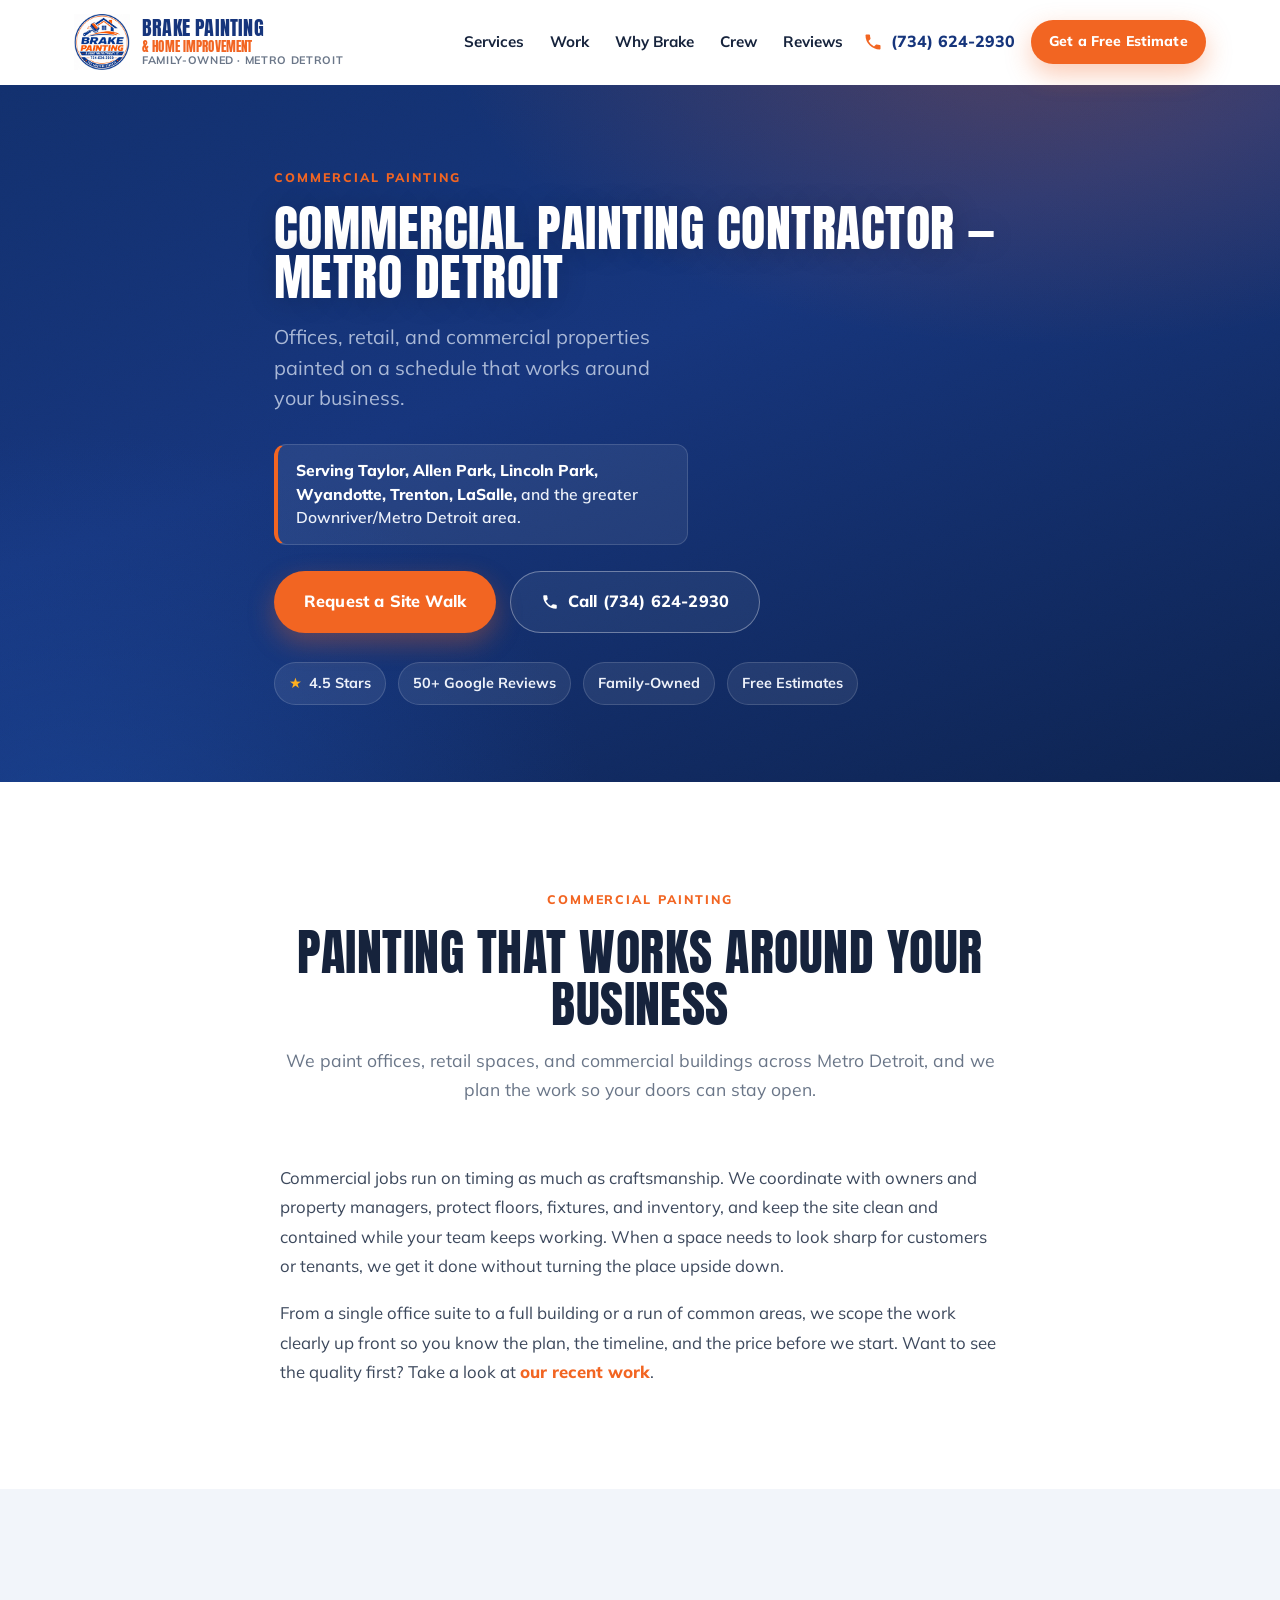
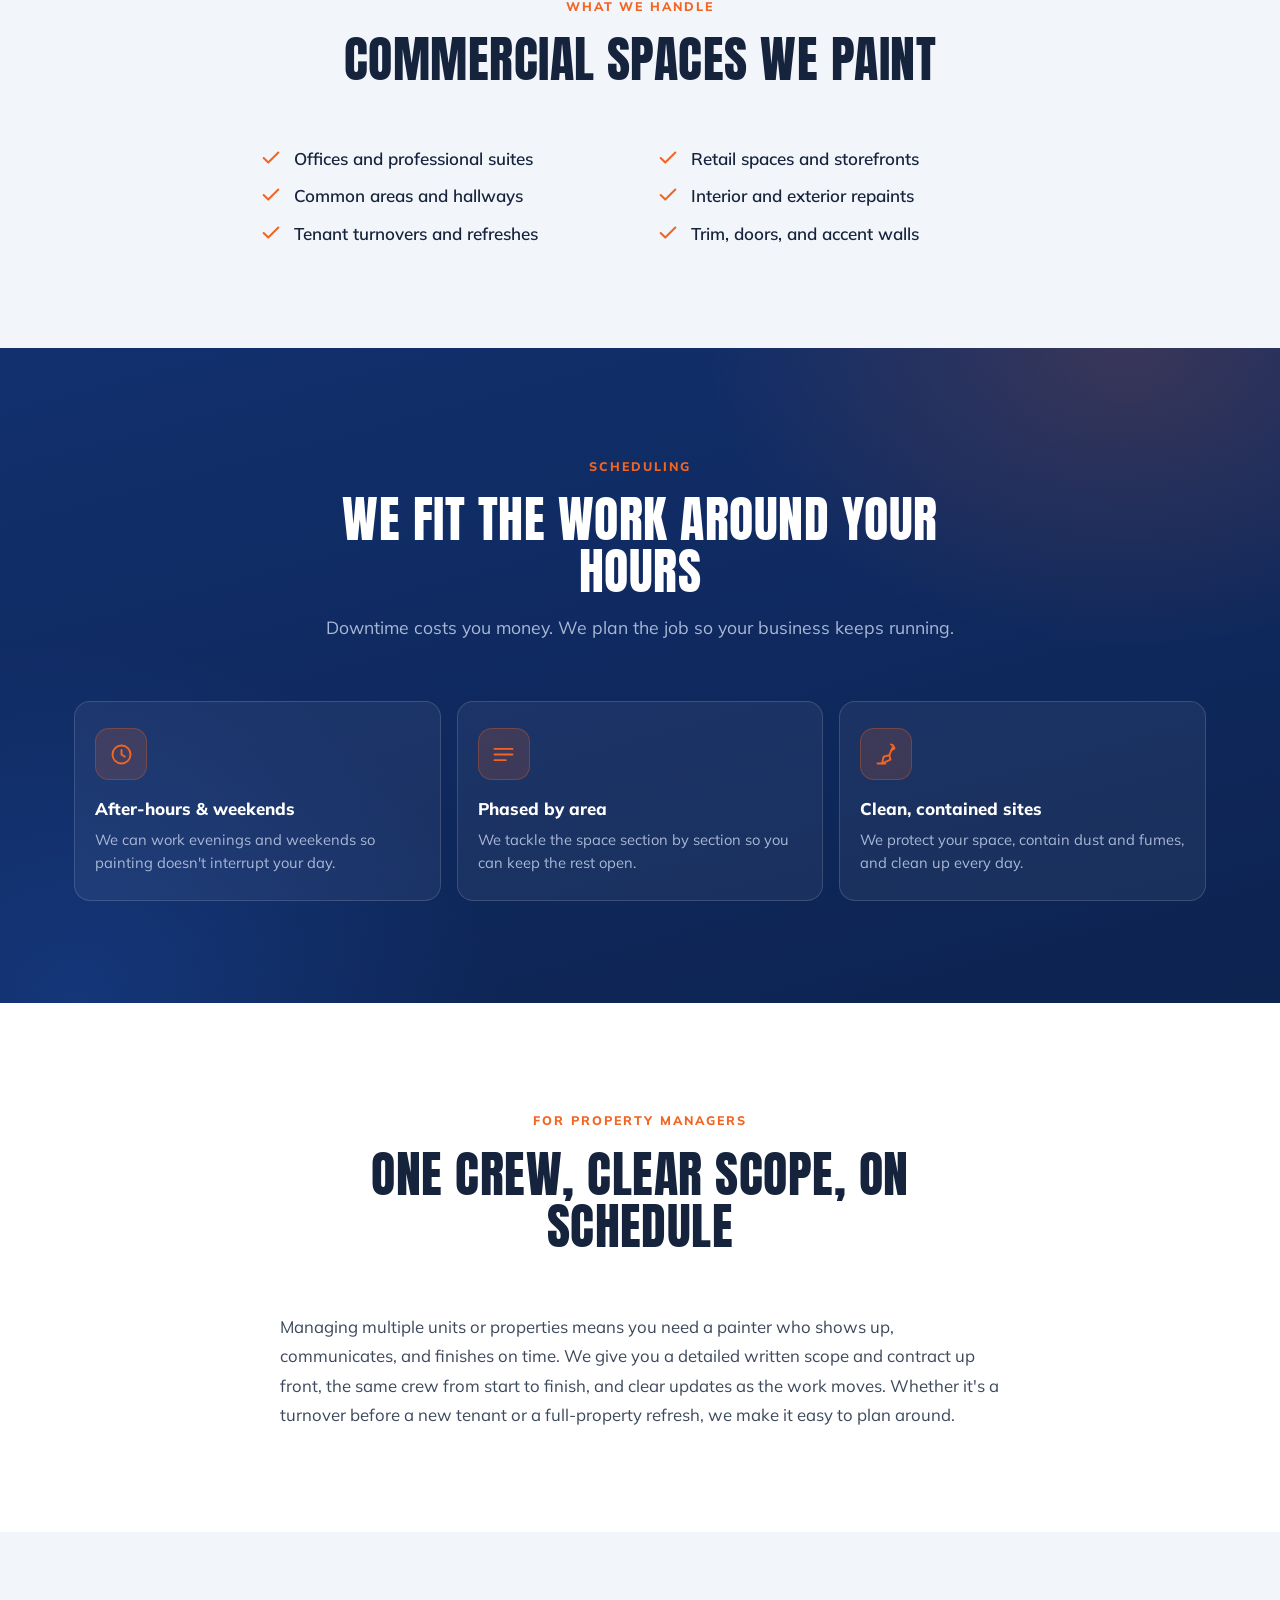
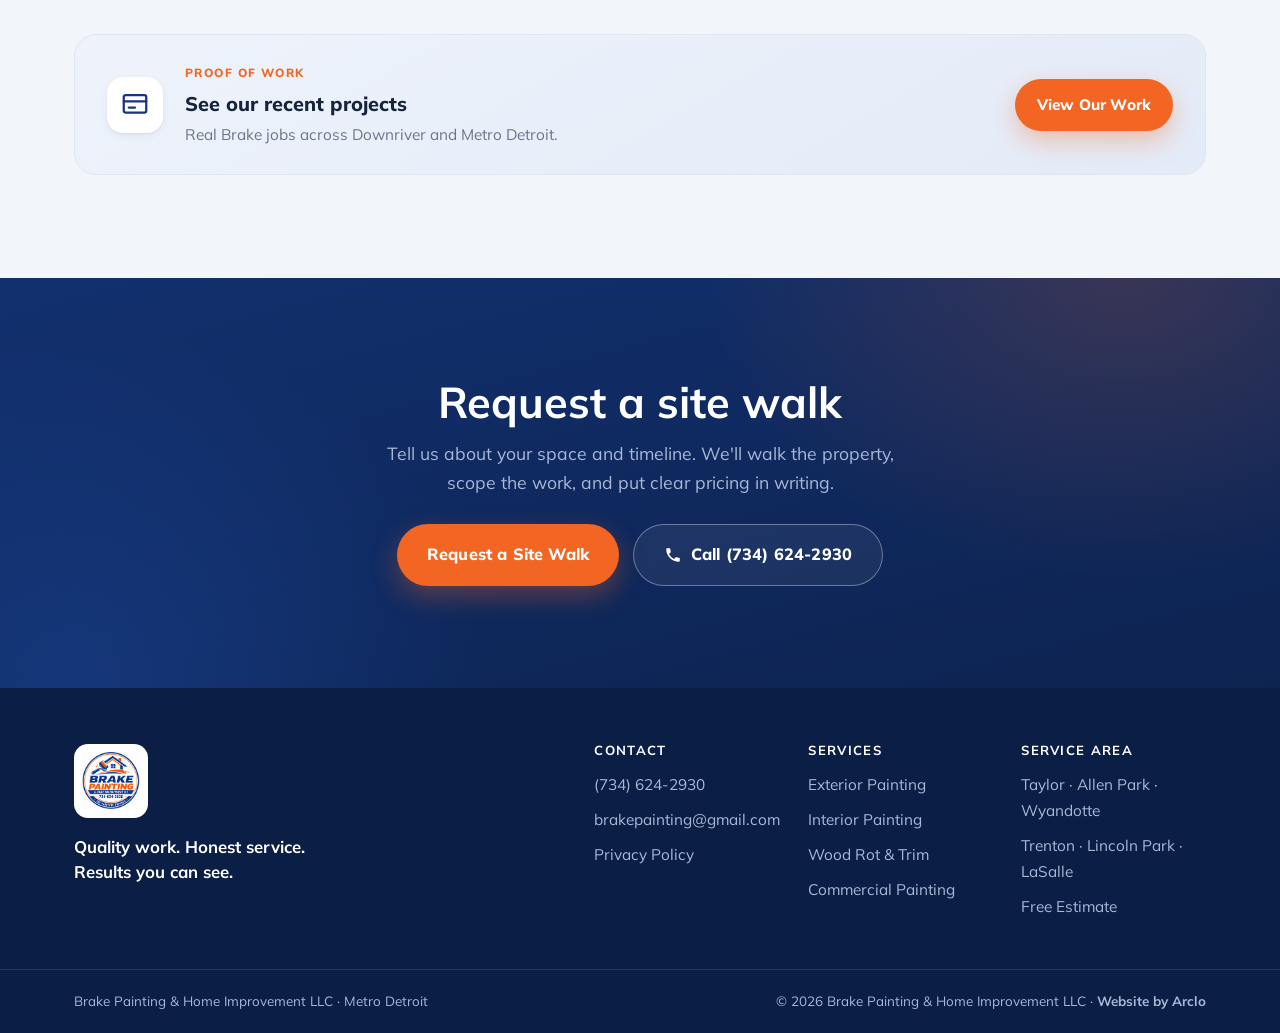
==== commercial-painting/index.html @ 6b8c93ca "Add service pages, JSON-LD schema, sitemap and robots - Four dedicated service pages matching the si" ====
<!doctype html>
<html lang="en">
<head>
  <meta charset="utf-8" />
  <meta name="viewport" content="width=device-width, initial-scale=1" />
  <title>Commercial Painting Contractor — Metro Detroit | Brake Painting</title>
  <meta name="description" content="Commercial painting for offices, retail, and commercial properties across Metro Detroit and Downriver. Flexible scheduling around your hours. Request a site walk." />
  <meta name="robots" content="index, follow" />
  <meta name="theme-color" content="#16357C" />
  <link rel="canonical" href="https://brakepaintingandhomeimprovement.com/commercial-painting/" />
  <link rel="icon" href="/Brakelogo.png" />
  <meta property="og:title" content="Commercial Painting Contractor — Metro Detroit" />
  <meta property="og:description" content="Offices, retail, and commercial properties painted on a schedule that works around your business. Request a site walk from Brake Painting & Home Improvement." />
  <meta property="og:image" content="https://brakepaintingandhomeimprovement.com/Brakework3.png" />
  <meta property="og:type" content="website" />
  <link rel="preconnect" href="https://fonts.googleapis.com" />
  <link rel="preconnect" href="https://fonts.gstatic.com" crossorigin />
  <link href="https://fonts.googleapis.com/css2?family=Anton&family=Mulish:ital,wght@0,400;0,500;0,600;0,700;0,800;0,900;1,600&display=swap" rel="stylesheet" />
  <link rel="stylesheet" href="/styles.css" />
  <script type="application/ld+json">
  {
    "@context": "https://schema.org",
    "@type": "HousePainter",
    "@id": "https://brakepaintingandhomeimprovement.com/#business",
    "name": "Brake Painting & Home Improvement",
    "url": "https://brakepaintingandhomeimprovement.com/",
    "telephone": "+1-734-624-2930",
    "email": "brakepainting@gmail.com",
    "logo": "https://brakepaintingandhomeimprovement.com/Brakelogo.png",
    "image": [
      "https://brakepaintingandhomeimprovement.com/Brakework4.png",
      "https://brakepaintingandhomeimprovement.com/Brakework1.png",
      "https://brakepaintingandhomeimprovement.com/Brakework5.png"
    ],
    "areaServed": [
      { "@type": "City", "name": "Taylor" },
      { "@type": "City", "name": "Allen Park" },
      { "@type": "City", "name": "Lincoln Park" },
      { "@type": "City", "name": "Wyandotte" },
      { "@type": "City", "name": "Trenton" },
      { "@type": "City", "name": "LaSalle" }
    ],
    "sameAs": [
      "https://www.facebook.com/allabovepainting",
      "https://www.tiktok.com/@brakepainting",
      "https://www.instagram.com/brake_painting/"
    ],
    "hasOfferCatalog": {
      "@type": "OfferCatalog",
      "name": "Painting & Home Improvement Services",
      "itemListElement": [
        { "@type": "Offer", "itemOffered": { "@type": "Service", "name": "Exterior Painting" } },
        { "@type": "Offer", "itemOffered": { "@type": "Service", "name": "Interior Painting" } },
        { "@type": "Offer", "itemOffered": { "@type": "Service", "name": "Wood Rot Repair" } },
        { "@type": "Offer", "itemOffered": { "@type": "Service", "name": "Trim Carpentry" } },
        { "@type": "Offer", "itemOffered": { "@type": "Service", "name": "Commercial Painting" } }
      ]
    }
  }
  </script>
</head>
<body>
  <a class="skip-link" href="#main">Skip to content</a>

  <!-- ============ HEADER ============ -->
  <header class="site-header" id="siteHeader">
    <div class="wrap header-inner">
      <a class="brand" href="/" aria-label="Brake Painting and Home Improvement — home">
        <img src="/Brakelogo.png" alt="Brake Painting &amp; Home Improvement LLC logo" class="brand-logo" width="120" height="120" />
        <span class="brand-text">
          <span class="brand-name">Brake Painting</span>
          <span class="brand-sub">&amp; Home Improvement</span>
          <span class="brand-tag">Family-Owned · Metro Detroit</span>
        </span>
      </a>
      <nav class="primary-nav" aria-label="Primary">
        <a href="/#services">Services</a>
        <a href="/#work">Work</a>
        <a href="/#why">Why Brake</a>
        <a href="/#crew">Crew</a>
        <a href="/#reviews">Reviews</a>
      </nav>
      <div class="header-cta">
        <a class="phone-link" href="tel:+17346242930">
          <svg viewBox="0 0 24 24" aria-hidden="true" class="ico"><path d="M6.6 10.8a15.5 15.5 0 0 0 6.6 6.6l2.2-2.2c.3-.3.7-.4 1-.2 1.1.4 2.3.6 3.6.6.6 0 1 .4 1 1V20c0 .6-.4 1-1 1A17 17 0 0 1 3 4c0-.6.4-1 1-1h3.4c.6 0 1 .4 1 1 0 1.2.2 2.4.6 3.6.1.4 0 .8-.3 1z"/></svg>
          <span class="phone-num">(734) 624-2930</span>
        </a>
        <a class="btn btn-primary btn-sm" href="/#contact">Get a Free Estimate</a>
        <button class="nav-toggle" id="navToggle" aria-label="Open menu" aria-expanded="false" aria-controls="mobileNav">
          <span></span><span></span><span></span>
        </button>
      </div>
    </div>
    <div class="mobile-nav" id="mobileNav" hidden>
      <a href="/#services">Services</a>
      <a href="/#work">Work</a>
      <a href="/#why">Why Brake</a>
      <a href="/#crew">Crew</a>
      <a href="/#reviews">Reviews</a>
      <a href="/#commercial">Commercial</a>
      <a class="btn btn-primary" href="/#contact">Get a Free Estimate</a>
    </div>
  </header>

  <main id="main">
    <!-- ============ HERO ============ -->
    <section class="hero svc-hero" aria-labelledby="svc-h1">
      <div class="hero-bg" aria-hidden="true"></div>
      <div class="wrap hero-grid solo">
        <div class="hero-copy reveal">
          <span class="eyebrow eyebrow-light">Commercial Painting</span>
          <h1 id="svc-h1">Commercial Painting Contractor — Metro Detroit</h1>
          <p class="hero-sub">Offices, retail, and commercial properties painted on a schedule that works around your business.</p>
          <p class="svc-note"><strong>Serving Taylor, Allen Park, Lincoln Park, Wyandotte, Trenton, LaSalle,</strong> and the greater Downriver/Metro Detroit area.</p>
          <div class="hero-actions">
            <a class="btn btn-primary btn-lg" href="/#contact">Request a Site Walk</a>
            <a class="btn btn-ghost btn-lg" href="tel:+17346242930">
              <svg viewBox="0 0 24 24" aria-hidden="true" class="ico"><path d="M6.6 10.8a15.5 15.5 0 0 0 6.6 6.6l2.2-2.2c.3-.3.7-.4 1-.2 1.1.4 2.3.6 3.6.6.6 0 1 .4 1 1V20c0 .6-.4 1-1 1A17 17 0 0 1 3 4c0-.6.4-1 1-1h3.4c.6 0 1 .4 1 1 0 1.2.2 2.4.6 3.6.1.4 0 .8-.3 1z"/></svg>
              Call (734) 624-2930
            </a>
          </div>
          <ul class="proof-strip" aria-label="Trust highlights">
            <li><span class="stars" aria-hidden="true">★</span> 4.5 Stars</li>
            <li>50+ Google Reviews</li>
            <li>Family-Owned</li>
            <li>Free Estimates</li>
          </ul>
        </div>
      </div>
    </section>

    <!-- ============ INTRO ============ -->
    <section class="section">
      <div class="wrap">
        <div class="section-head">
          <span class="eyebrow">Commercial Painting</span>
          <h2>Painting that works around your business</h2>
          <p class="section-lede">We paint offices, retail spaces, and commercial buildings across Metro Detroit, and we plan the work so your doors can stay open.</p>
        </div>
        <div class="prose">
          <p>Commercial jobs run on timing as much as craftsmanship. We coordinate with owners and property managers, protect floors, fixtures, and inventory, and keep the site clean and contained while your team keeps working. When a space needs to look sharp for customers or tenants, we get it done without turning the place upside down.</p>
          <p>From a single office suite to a full building or a run of common areas, we scope the work clearly up front so you know the plan, the timeline, and the price before we start. Want to see the quality first? Take a look at <a class="inline-link" href="/#work">our recent work</a>.</p>
        </div>
      </div>
    </section>

    <!-- ============ SCOPE ============ -->
    <section class="section section-mist">
      <div class="wrap">
        <div class="section-head">
          <span class="eyebrow">What We Handle</span>
          <h2>Commercial spaces we paint</h2>
        </div>
        <ul class="scope-grid">
          <li><svg viewBox="0 0 24 24"><path d="M20 6 9 17l-5-5"/></svg> Offices and professional suites</li>
          <li><svg viewBox="0 0 24 24"><path d="M20 6 9 17l-5-5"/></svg> Retail spaces and storefronts</li>
          <li><svg viewBox="0 0 24 24"><path d="M20 6 9 17l-5-5"/></svg> Common areas and hallways</li>
          <li><svg viewBox="0 0 24 24"><path d="M20 6 9 17l-5-5"/></svg> Interior and exterior repaints</li>
          <li><svg viewBox="0 0 24 24"><path d="M20 6 9 17l-5-5"/></svg> Tenant turnovers and refreshes</li>
          <li><svg viewBox="0 0 24 24"><path d="M20 6 9 17l-5-5"/></svg> Trim, doors, and accent walls</li>
        </ul>
      </div>
    </section>

    <!-- ============ SCHEDULING ============ -->
    <section class="section section-navy">
      <div class="wrap">
        <div class="section-head section-head-light">
          <span class="eyebrow eyebrow-light">Scheduling</span>
          <h2>We fit the work around your hours</h2>
          <p class="section-lede">Downtime costs you money. We plan the job so your business keeps running.</p>
        </div>
        <ul class="why-grid why-grid-3">
          <li class="why-card reveal">
            <span class="why-ico" aria-hidden="true"><svg viewBox="0 0 24 24"><circle cx="12" cy="12" r="8"/><path d="M12 8v4l3 2"/></svg></span>
            <h3>After-hours &amp; weekends</h3>
            <p>We can work evenings and weekends so painting doesn't interrupt your day.</p>
          </li>
          <li class="why-card reveal">
            <span class="why-ico" aria-hidden="true"><svg viewBox="0 0 24 24"><path d="M4 7h16M4 12h16M4 17h10"/></svg></span>
            <h3>Phased by area</h3>
            <p>We tackle the space section by section so you can keep the rest open.</p>
          </li>
          <li class="why-card reveal">
            <span class="why-ico" aria-hidden="true"><svg viewBox="0 0 24 24"><path d="M4 20h7"/><path d="M8 20l1.5-6 5-1.5 1 4z"/><path d="M14.5 12.5l3-7"/><path d="M16 3l2 1M19 6l-2 2M18 4l1 3"/></svg></span>
            <h3>Clean, contained sites</h3>
            <p>We protect your space, contain dust and fumes, and clean up every day.</p>
          </li>
        </ul>
      </div>
    </section>

    <!-- ============ PROPERTY MANAGERS ============ -->
    <section class="section">
      <div class="wrap">
        <div class="section-head">
          <span class="eyebrow">For Property Managers</span>
          <h2>One crew, clear scope, on schedule</h2>
        </div>
        <div class="prose">
          <p>Managing multiple units or properties means you need a painter who shows up, communicates, and finishes on time. We give you a detailed written scope and contract up front, the same crew from start to finish, and clear updates as the work moves. Whether it's a turnover before a new tenant or a full-property refresh, we make it easy to plan around.</p>
        </div>
      </div>
    </section>

    <!-- ============ RELATED / WORK ============ -->
    <section class="section section-mist">
      <div class="wrap">
        <div class="related reveal">
          <span class="related-ico" aria-hidden="true"><svg viewBox="0 0 24 24"><rect x="3" y="4" width="18" height="14" rx="1.5"/><path d="M3 9h18"/><path d="M7 14h5"/></svg></span>
          <div class="related-body">
            <span>Proof of work</span>
            <strong>See our recent projects</strong>
            <p>Real Brake jobs across Downriver and Metro Detroit.</p>
          </div>
          <a class="btn btn-primary" href="/#work">View Our Work</a>
        </div>
      </div>
    </section>

    <!-- ============ CTA ============ -->
    <section class="section section-navy svc-cta">
      <div class="wrap">
        <h2>Request a site walk</h2>
        <p>Tell us about your space and timeline. We'll walk the property, scope the work, and put clear pricing in writing.</p>
        <div class="cta-actions">
          <a class="btn btn-primary btn-lg" href="/#contact">Request a Site Walk</a>
          <a class="btn btn-ghost btn-lg" href="tel:+17346242930">
            <svg viewBox="0 0 24 24" aria-hidden="true" class="ico"><path d="M6.6 10.8a15.5 15.5 0 0 0 6.6 6.6l2.2-2.2c.3-.3.7-.4 1-.2 1.1.4 2.3.6 3.6.6.6 0 1 .4 1 1V20c0 .6-.4 1-1 1A17 17 0 0 1 3 4c0-.6.4-1 1-1h3.4c.6 0 1 .4 1 1 0 1.2.2 2.4.6 3.6.1.4 0 .8-.3 1z"/></svg>
            Call (734) 624-2930
          </a>
        </div>
      </div>
    </section>
  </main>

  <!-- ============ FOOTER ============ -->
  <footer class="site-footer">
    <div class="wrap footer-inner">
      <div class="footer-brand">
        <img src="/Brakelogo.png" alt="Brake Painting &amp; Home Improvement LLC logo" width="90" height="90" />
        <p class="footer-line">Quality work. Honest service. Results you can see.</p>
      </div>
      <div class="footer-cols">
        <div class="footer-col">
          <h4>Contact</h4>
          <a href="tel:+17346242930">(734) 624-2930</a>
          <a href="mailto:brakepainting@gmail.com">brakepainting@gmail.com</a>
          <a href="/privacy.html">Privacy Policy</a>
        </div>
        <div class="footer-col">
          <h4>Services</h4>
          <a href="/exterior-painting/">Exterior Painting</a>
          <a href="/interior-painting/">Interior Painting</a>
          <a href="/wood-rot-repair-trim-carpentry/">Wood Rot &amp; Trim</a>
          <a href="/commercial-painting/">Commercial Painting</a>
        </div>
        <div class="footer-col">
          <h4>Service Area</h4>
          <p>Taylor · Allen Park · Wyandotte</p>
          <p>Trenton · Lincoln Park · LaSalle</p>
          <a href="/#contact">Free Estimate</a>
        </div>
      </div>
    </div>
    <div class="footer-bottom">
      <div class="wrap">
        <span>Brake Painting &amp; Home Improvement LLC · Metro Detroit</span>
        <span>© <span id="year"></span> Brake Painting &amp; Home Improvement LLC · <a class="site-credit" href="https://getarclo.com" target="_blank" rel="noopener">Website by Arclo</a></span>
      </div>
    </div>
  </footer>

  <!-- ============ MOBILE STICKY BAR ============ -->
  <div class="mobile-bar" aria-label="Quick actions">
    <a class="mb-call" href="tel:+17346242930">
      <svg viewBox="0 0 24 24" aria-hidden="true"><path d="M6.6 10.8a15.5 15.5 0 0 0 6.6 6.6l2.2-2.2c.3-.3.7-.4 1-.2 1.1.4 2.3.6 3.6.6.6 0 1 .4 1 1V20c0 .6-.4 1-1 1A17 17 0 0 1 3 4c0-.6.4-1 1-1h3.4c.6 0 1 .4 1 1 0 1.2.2 2.4.6 3.6.1.4 0 .8-.3 1z"/></svg>
      Call Now
    </a>
    <a class="mb-estimate" href="/#contact">Request a Site Walk</a>
  </div>

  <script src="/script.js"></script>
</body>
</html>
---- styles.css ----
/* ============================================================
   Brake Painting & Home Improvement — styles
   Palette pulled from Brakelogo.png: navy blue + orange on white
   ============================================================ */

:root {
  /* brand */
  --navy-900: #0d2350;
  --navy-800: #12306e;
  --navy:     #16357c;
  --blue:     #1d4ca6;
  --blue-400: #3d6fd0;
  --orange:   #f26522;
  --orange-600: #dd551a;
  --gold:     #ffb020;

  /* neutrals */
  --ink:    #16233c;
  --body:   #3c485c;
  --muted:  #6a7688;
  --paper:  #ffffff;
  --mist:   #f2f5fa;
  --mist-2: #e9eef6;
  --line:   #dfe6f0;
  --line-strong: #cdd7e6;

  /* on-dark */
  --on-dark:       #eef2fa;
  --on-dark-muted: #a9b8d6;
  --dark-line:     rgba(255,255,255,.14);

  /* type */
  --font-display: 'Anton', 'Arial Narrow', sans-serif;
  --font-body: 'Mulish', system-ui, sans-serif;

  /* radius */
  --r-sm: 10px;
  --r: 16px;
  --r-lg: 22px;
  --r-xl: 30px;

  /* shadows — navy tinted */
  --sh-sm: 0 1px 2px rgba(22,53,124,.06), 0 3px 8px rgba(22,53,124,.06);
  --sh-md: 0 6px 16px rgba(22,53,124,.09), 0 14px 34px rgba(22,53,124,.10);
  --sh-lg: 0 12px 28px rgba(22,53,124,.14), 0 30px 70px rgba(22,53,124,.18);
  --sh-orange: 0 10px 26px rgba(242,101,34,.34);

  --wrap: 1180px;
  --header-h: 84px;
  --ease: cubic-bezier(.2,.7,.2,1);
}

/* ---------- reset-ish ---------- */
*, *::before, *::after { box-sizing: border-box; }
[hidden] { display: none !important; }
html {
  scroll-behavior: smooth;
  scroll-padding-top: calc(var(--header-h) + 12px);
  -webkit-text-size-adjust: 100%;
}
body {
  margin: 0;
  font-family: var(--font-body);
  color: var(--body);
  background: var(--paper);
  line-height: 1.7;
  font-size: 17px;
  -webkit-font-smoothing: antialiased;
  overflow-x: hidden;
}
img { max-width: 100%; display: block; }
a { color: inherit; text-decoration: none; }
h1, h2, h3, h4 { margin: 0; color: var(--ink); line-height: 1.05; }
p { margin: 0; }
ul { margin: 0; padding: 0; list-style: none; }
button { font-family: inherit; cursor: pointer; border: 0; background: none; }

.wrap { width: 100%; max-width: var(--wrap); margin: 0 auto; padding: 0 24px; }

.skip-link {
  position: absolute; left: 12px; top: -60px; z-index: 200;
  background: var(--navy); color: #fff; padding: 10px 16px; border-radius: 8px;
  transition: top .2s var(--ease);
}
.skip-link:focus { top: 12px; }

:focus-visible { outline: 3px solid var(--orange); outline-offset: 2px; border-radius: 4px; }

.ico { width: 20px; height: 20px; fill: currentColor; flex: none; }

/* ---------- display type ---------- */
h1, .section-head h2, .commercial-copy h2, .contact-intro h2, .hero-badge, .rating-stat strong {
  font-family: var(--font-display);
  font-weight: 400;
  letter-spacing: .01em;
  text-transform: uppercase;
}
.eyebrow {
  display: inline-block;
  font-weight: 800;
  font-size: .78rem;
  letter-spacing: .16em;
  text-transform: uppercase;
  color: var(--orange);
  margin-bottom: 16px;
}
.eyebrow::before { content: ""; }
.eyebrow-light { color: var(--orange); }

.stars { color: var(--gold); letter-spacing: .06em; }
.stars-lg { font-size: 1.15rem; }

/* ---------- buttons ---------- */
.btn {
  display: inline-flex; align-items: center; justify-content: center; gap: 9px;
  font-family: var(--font-body);
  font-weight: 800;
  font-size: .95rem;
  letter-spacing: .01em;
  padding: 13px 22px;
  border-radius: 999px;
  transition: transform .18s var(--ease), box-shadow .25s var(--ease), background .2s var(--ease), color .2s var(--ease);
  will-change: transform;
  white-space: nowrap;
}
.btn:active { transform: translateY(1px) scale(.99); }
.btn-sm { padding: 10px 18px; font-size: .88rem; }
.btn-lg { padding: 16px 30px; font-size: 1.02rem; }
.btn-block { width: 100%; }

.btn-primary {
  background: var(--orange);
  color: #fff;
  box-shadow: var(--sh-orange);
}
.btn-primary:hover { background: var(--orange-600); transform: translateY(-2px); box-shadow: 0 14px 32px rgba(242,101,34,.42); }

.btn-ghost {
  background: rgba(255,255,255,.06);
  color: #fff;
  border: 1.5px solid rgba(255,255,255,.35);
}
.btn-ghost:hover { background: rgba(255,255,255,.14); border-color: #fff; transform: translateY(-2px); }

.btn .ico { width: 18px; height: 18px; }

/* ============================================================
   HEADER
   ============================================================ */
.site-header {
  position: sticky; top: 0; z-index: 100;
  background: rgba(255,255,255,.86);
  backdrop-filter: saturate(160%) blur(14px);
  -webkit-backdrop-filter: saturate(160%) blur(14px);
  border-bottom: 1px solid transparent;
  transition: box-shadow .25s var(--ease), border-color .25s var(--ease), background .25s var(--ease);
}
.site-header.scrolled {
  box-shadow: 0 6px 24px rgba(22,53,124,.10);
  border-bottom-color: var(--line);
}
.header-inner {
  display: flex; align-items: center; gap: 20px;
  height: var(--header-h);
}
.brand { display: flex; align-items: center; gap: 12px; margin-right: auto; }
.brand-logo { width: 56px; height: 56px; object-fit: contain; }
.brand-text { display: flex; flex-direction: column; line-height: 1.1; }
.brand-name {
  font-family: var(--font-display);
  text-transform: uppercase;
  font-size: 1.28rem;
  color: var(--navy);
  letter-spacing: .01em;
}
.brand-sub {
  font-family: var(--font-display);
  text-transform: uppercase;
  font-size: .82rem;
  line-height: 1;
  color: var(--orange);
  letter-spacing: .01em;
  margin: 1px 0 2px;
}
.brand-tag { font-size: .68rem; font-weight: 700; letter-spacing: .06em; text-transform: uppercase; color: var(--muted); }

.primary-nav { display: flex; gap: 26px; }
.primary-nav a {
  font-weight: 700; font-size: .95rem; color: var(--ink);
  position: relative; padding: 6px 0;
  transition: color .2s var(--ease);
}
.primary-nav a::after {
  content: ""; position: absolute; left: 0; bottom: 0; height: 2px; width: 0;
  background: var(--orange); transition: width .22s var(--ease);
}
.primary-nav a:hover { color: var(--navy); }
.primary-nav a:hover::after, .primary-nav a.active::after { width: 100%; }

.header-cta { display: flex; align-items: center; gap: 16px; }
.phone-link {
  display: inline-flex; align-items: center; gap: 8px;
  font-weight: 800; color: var(--navy); font-size: 1rem;
  transition: color .2s var(--ease);
}
.phone-link:hover { color: var(--orange); }
.phone-link .ico { color: var(--orange); }

.nav-toggle { display: none; width: 44px; height: 44px; flex-direction: column; gap: 5px; align-items: center; justify-content: center; border-radius: 10px; }
.nav-toggle span { width: 24px; height: 2.5px; background: var(--navy); border-radius: 2px; transition: transform .25s var(--ease), opacity .2s var(--ease); }
.nav-toggle[aria-expanded="true"] span:nth-child(1) { transform: translateY(7.5px) rotate(45deg); }
.nav-toggle[aria-expanded="true"] span:nth-child(2) { opacity: 0; }
.nav-toggle[aria-expanded="true"] span:nth-child(3) { transform: translateY(-7.5px) rotate(-45deg); }

.mobile-nav {
  display: flex; flex-direction: column; gap: 4px;
  padding: 12px 24px 22px;
  border-top: 1px solid var(--line);
  background: #fff;
}
.mobile-nav a { padding: 12px 4px; font-weight: 700; color: var(--ink); border-bottom: 1px solid var(--mist-2); }
.mobile-nav .btn { margin-top: 12px; border-bottom: 0; }

/* ============================================================
   HERO
   ============================================================ */
.hero {
  position: relative;
  color: var(--on-dark);
  padding: clamp(48px, 7vw, 92px) 0 clamp(56px, 7vw, 96px);
  overflow: hidden;
  isolation: isolate;
}
.hero-bg {
  position: absolute; inset: 0; z-index: -2;
  background:
    radial-gradient(1100px 600px at 82% -10%, rgba(242,101,34,.28), transparent 55%),
    radial-gradient(900px 700px at 5% 110%, rgba(29,76,166,.55), transparent 60%),
    linear-gradient(160deg, #12306e 0%, #16357c 42%, #0d2350 100%);
}
.hero-bg::after {
  content: ""; position: absolute; inset: 0;
  background-image: url("data:image/svg+xml,%3Csvg xmlns='http://www.w3.org/2000/svg' width='140' height='140'%3E%3Cfilter id='n'%3E%3CfeTurbulence type='fractalNoise' baseFrequency='.85' numOctaves='2'/%3E%3C/filter%3E%3Crect width='100%25' height='100%25' filter='url(%23n)' opacity='.045'/%3E%3C/svg%3E");
  mix-blend-mode: overlay;
}
.hero-grid {
  display: grid;
  grid-template-columns: 1.05fr .95fr;
  gap: clamp(32px, 5vw, 64px);
  align-items: center;
}
.hero-copy h1 {
  font-size: clamp(2.4rem, 5.4vw, 4.1rem);
  color: #fff;
  line-height: .98;
  margin-bottom: 20px;
  text-shadow: 0 2px 30px rgba(0,0,0,.2);
}
.hero-copy h1 .hl { color: var(--orange); }
.hero-sub {
  font-size: clamp(1.05rem, 1.6vw, 1.24rem);
  color: var(--on-dark-muted);
  max-width: 34ch;
  margin-bottom: 30px;
  line-height: 1.55;
}
.hero-actions { display: flex; flex-wrap: wrap; gap: 14px; margin-bottom: 30px; }

.proof-strip {
  display: flex; flex-wrap: wrap; gap: 10px 12px;
  font-weight: 700; font-size: .9rem; color: var(--on-dark);
}
.proof-strip li {
  display: inline-flex; align-items: center; gap: 6px;
  background: rgba(255,255,255,.08);
  border: 1px solid var(--dark-line);
  padding: 8px 14px; border-radius: 999px;
}
.proof-strip .stars { color: var(--gold); }

.hero-media { position: relative; }
.hero-frame {
  margin: 0;
  border-radius: var(--r-xl);
  overflow: hidden;
  box-shadow: var(--sh-lg), 0 0 0 1px rgba(255,255,255,.1);
  border: 4px solid rgba(255,255,255,.85);
  transform: rotate(-1deg);
}
.hero-frame img { width: 100%; height: clamp(320px, 42vw, 500px); object-fit: cover; object-position: center 42%; }
.hero-badge {
  position: absolute; left: -18px; bottom: -24px;
  background: #fff; color: var(--navy);
  border-radius: var(--r);
  padding: 16px 22px;
  box-shadow: var(--sh-lg);
  display: flex; flex-direction: column; gap: 2px;
  font-family: var(--font-body);
  border-left: 5px solid var(--orange);
}
.hero-badge .stars-lg { font-size: 1rem; }
.hero-badge strong { font-family: var(--font-display); font-weight: 400; text-transform: uppercase; font-size: 1.35rem; color: var(--navy); line-height: 1; margin-top: 4px; }
.hero-badge span:last-child { font-size: .82rem; color: var(--muted); font-weight: 700; }

/* ============================================================
   AUDIENCE FORK
   ============================================================ */
.fork { margin-top: -46px; position: relative; z-index: 5; }
.fork-grid { display: grid; grid-template-columns: 1fr 1fr; gap: 22px; }
.fork-card {
  display: flex; align-items: center; gap: 18px;
  background: #fff;
  border: 1px solid var(--line);
  border-radius: var(--r-lg);
  padding: 24px 26px;
  box-shadow: var(--sh-md);
  transition: transform .2s var(--ease), box-shadow .25s var(--ease), border-color .2s var(--ease);
}
.fork-card:hover { transform: translateY(-4px); box-shadow: var(--sh-lg); border-color: var(--line-strong); }
.fork-ico {
  flex: none; width: 58px; height: 58px; border-radius: 16px;
  display: grid; place-items: center;
  background: linear-gradient(150deg, #eaf0fb, #dbe6fa);
  color: var(--navy);
}
.fork-ico svg { width: 30px; height: 30px; fill: none; stroke: currentColor; stroke-width: 1.8; stroke-linecap: round; stroke-linejoin: round; }
.fork-body { display: flex; flex-direction: column; gap: 3px; }
.fork-body strong { font-size: 1.22rem; color: var(--ink); font-weight: 800; }
.fork-body span { color: var(--muted); font-size: .96rem; line-height: 1.45; }
.fork-arrow { margin-left: auto; font-size: 1.5rem; color: var(--orange); transition: transform .2s var(--ease); }
.fork-card:hover .fork-arrow { transform: translateX(5px); }

/* ============================================================
   SECTION SHELL
   ============================================================ */
.section { padding: clamp(64px, 8vw, 108px) 0; }
.section-mist { background: var(--mist); }
.section-head { max-width: 720px; margin: 0 auto clamp(40px, 5vw, 60px); text-align: center; }
.section-head h2 {
  font-size: clamp(2rem, 4vw, 3.1rem);
  color: var(--ink);
  margin-bottom: 16px;
}
.section-lede { color: var(--muted); font-size: 1.1rem; line-height: 1.6; }
.section-head-light h2 { color: #fff; }
.section-head-light .section-lede { color: var(--on-dark-muted); }

/* ---------- services ---------- */
.service-grid {
  display: grid;
  grid-template-columns: repeat(3, 1fr);
  gap: 16px;
}
.service-card {
  display: flex; flex-direction: column; align-items: flex-start; gap: 16px;
  background: #fff;
  border: 1px solid var(--line);
  border-radius: var(--r);
  padding: 26px 24px;
  transition: transform .2s var(--ease), box-shadow .25s var(--ease), border-color .2s var(--ease);
  position: relative; overflow: hidden;
}
.service-card::before {
  content: ""; position: absolute; left: 0; top: 0; bottom: 0; width: 4px;
  background: var(--orange); transform: scaleY(0); transform-origin: top;
  transition: transform .25s var(--ease);
}
.service-card:hover { transform: translateY(-4px); box-shadow: var(--sh-md); border-color: var(--line-strong); }
.service-card:hover::before { transform: scaleY(1); }
.service-ico {
  width: 52px; height: 52px; border-radius: 14px;
  display: grid; place-items: center;
  background: linear-gradient(150deg, #eaf0fb, #dce7f9);
  color: var(--navy);
}
.service-ico svg { width: 28px; height: 28px; fill: none; stroke: currentColor; stroke-width: 1.75; stroke-linecap: round; stroke-linejoin: round; }
.service-card h3 { font-size: 1.14rem; font-weight: 800; color: var(--ink); font-family: var(--font-body); text-transform: none; letter-spacing: 0; }
.services-note { text-align: center; margin-top: 34px; color: var(--muted); font-weight: 600; }
.services-note a { color: var(--orange); font-weight: 800; }
.services-note a:hover { text-decoration: underline; }

/* ---------- gallery ---------- */
.gallery {
  display: grid;
  grid-template-columns: repeat(6, 1fr);
  gap: 18px;
}
.shot {
  margin: 0; position: relative; overflow: hidden;
  border-radius: var(--r-lg);
  grid-column: span 3;
  cursor: zoom-in;
  box-shadow: var(--sh-sm);
  background: #0d2350;
  aspect-ratio: 4 / 3;
}
.shot-wide { grid-column: span 6; aspect-ratio: 16 / 7; }
.shot img {
  width: 100%; height: 100%; object-fit: cover;
  transition: transform .55s var(--ease);
}
.shot::after {
  content: ""; position: absolute; inset: 0;
  background: linear-gradient(to top, rgba(9,22,50,.82) 0%, rgba(9,22,50,.15) 42%, transparent 62%);
  transition: opacity .3s var(--ease);
}
.shot:hover img { transform: scale(1.06); }
.shot figcaption {
  position: absolute; left: 0; right: 0; bottom: 0; z-index: 2;
  padding: 20px 22px;
  color: #fff; font-weight: 700; font-size: 1rem; line-height: 1.35;
  display: flex; flex-direction: column; gap: 8px;
}
.shot-tag {
  align-self: flex-start;
  font-size: .68rem; font-weight: 800; letter-spacing: .12em; text-transform: uppercase;
  color: #fff; background: var(--orange);
  padding: 4px 10px; border-radius: 999px;
}

/* ---------- why brake (dark) ---------- */
.section-navy {
  position: relative; color: var(--on-dark); overflow: hidden; isolation: isolate;
  background: linear-gradient(165deg, #12306e, #0d2350);
}
.section-navy::before {
  content: ""; position: absolute; inset: 0; z-index: -1;
  background:
    radial-gradient(700px 500px at 88% 0%, rgba(242,101,34,.18), transparent 60%),
    radial-gradient(700px 600px at 6% 100%, rgba(29,76,166,.4), transparent 60%);
}
.why-grid {
  display: grid; grid-template-columns: repeat(5, 1fr); gap: 16px;
}
.why-card {
  background: rgba(255,255,255,.05);
  border: 1px solid var(--dark-line);
  border-radius: var(--r);
  padding: 26px 20px;
  transition: transform .2s var(--ease), background .25s var(--ease), border-color .2s var(--ease);
}
.why-card:hover { transform: translateY(-5px); background: rgba(255,255,255,.09); border-color: rgba(255,255,255,.28); }
.why-ico {
  width: 52px; height: 52px; border-radius: 14px; margin-bottom: 18px;
  display: grid; place-items: center;
  background: rgba(242,101,34,.16); color: var(--orange);
  border: 1px solid rgba(242,101,34,.3);
}
.why-ico svg { width: 27px; height: 27px; fill: none; stroke: currentColor; stroke-width: 1.7; stroke-linecap: round; stroke-linejoin: round; }
.why-card h3 { color: #fff; font-family: var(--font-body); text-transform: none; letter-spacing: 0; font-size: 1.06rem; font-weight: 800; line-height: 1.25; margin-bottom: 10px; }
.why-card p { color: var(--on-dark-muted); font-size: .92rem; line-height: 1.5; }

/* ---------- crew ---------- */
.crew-layout {
  display: grid; grid-template-columns: 1.55fr 1fr; gap: 24px; align-items: stretch;
}
.crew-main { display: grid; grid-template-columns: 1fr 1fr; gap: 22px; }
.crew-card {
  background: #fff; border: 1px solid var(--line); border-radius: var(--r-lg);
  overflow: hidden; box-shadow: var(--sh-sm);
  display: flex; flex-direction: column;
  transition: transform .2s var(--ease), box-shadow .25s var(--ease);
}
.crew-card:hover { transform: translateY(-4px); box-shadow: var(--sh-md); }
.crew-photo { position: relative; aspect-ratio: 4 / 5; overflow: hidden; background: var(--mist-2); }
.crew-photo img { width: 100%; height: 100%; object-fit: cover; }
.crew-pair .crew-photo { object-position: center; }
.crew-info { padding: 22px 22px 26px; }
.crew-role {
  display: inline-block; font-size: .68rem; font-weight: 800; letter-spacing: .12em;
  text-transform: uppercase; color: var(--orange);
  background: rgba(242,101,34,.1); padding: 4px 11px; border-radius: 999px; margin-bottom: 12px;
}
.crew-info h3 { font-family: var(--font-display); text-transform: uppercase; font-size: 1.9rem; color: var(--navy); margin-bottom: 10px; }
.crew-info > p { color: var(--body); font-size: .98rem; line-height: 1.55; }
.crew-two { display: flex; flex-direction: column; gap: 12px; }
.crew-two p { color: var(--body); font-size: .95rem; line-height: 1.5; }
.crew-two strong { color: var(--ink); font-weight: 800; }

.crew-review {
  background: linear-gradient(160deg, #16357c, #0d2350);
  color: #fff; border-radius: var(--r-lg);
  padding: 34px 32px;
  display: flex; flex-direction: column;
  box-shadow: var(--sh-md);
  position: relative; overflow: hidden;
}
.crew-review::before {
  content: "\201C"; position: absolute; top: 6px; right: 22px;
  font-family: var(--font-display); font-size: 8rem; color: rgba(242,101,34,.28); line-height: 1;
}
.crew-review .stars-lg { margin-bottom: 16px; position: relative; }
.crew-review blockquote { margin: 0 0 22px; font-size: 1.12rem; line-height: 1.55; color: #fff; font-weight: 500; position: relative; }
.crew-review footer { margin-top: auto; display: flex; flex-direction: column; gap: 3px; }
.crew-review footer strong { font-size: 1.1rem; font-weight: 800; }
.crew-review footer span { color: var(--on-dark-muted); font-size: .88rem; }
.review-tag { color: var(--orange) !important; font-weight: 800 !important; font-size: .82rem !important; text-transform: uppercase; letter-spacing: .04em; }

/* ---------- reviews ---------- */
.rating-stat {
  display: inline-flex; flex-direction: column; align-items: center; gap: 2px; margin-top: 6px;
}
.rating-stat strong { font-family: var(--font-display); text-transform: uppercase; font-size: 2rem; color: var(--navy); line-height: 1.1; }
.rating-stat > span:last-child { color: var(--muted); font-weight: 700; font-size: .92rem; }

.reviews-grid { display: grid; grid-template-columns: repeat(3, 1fr); gap: 20px; align-items: start; }
.review-card {
  background: #fff; border: 1px solid var(--line); border-radius: var(--r-lg);
  padding: 28px 26px; box-shadow: var(--sh-sm);
  display: flex; flex-direction: column; gap: 16px;
  transition: transform .2s var(--ease), box-shadow .25s var(--ease);
}
.review-card:hover { transform: translateY(-4px); box-shadow: var(--sh-md); }
.review-card .stars { font-size: 1.05rem; }
.review-card p { color: var(--body); font-size: 1rem; line-height: 1.6; }
.review-card footer { display: flex; flex-direction: column; gap: 3px; border-top: 1px solid var(--mist-2); padding-top: 16px; }
.review-card footer strong { color: var(--ink); font-weight: 800; font-size: 1.02rem; }
.review-card .review-tag { color: var(--orange); }
.review-card-feature { background: linear-gradient(165deg, #fff, #fff6f0); border-color: #ffd9c2; }

/* ---------- commercial ---------- */
.commercial { background: var(--paper); }
.commercial-inner {
  display: grid; grid-template-columns: 1.3fr 1fr; gap: 40px; align-items: center;
  background: linear-gradient(150deg, #eef3fb, #e3ebf8);
  border: 1px solid var(--line);
  border-radius: var(--r-xl);
  padding: clamp(32px, 4vw, 52px);
}
.commercial-copy h2 { font-size: clamp(1.8rem, 3vw, 2.5rem); margin-bottom: 16px; }
.commercial-copy p { color: var(--body); font-size: 1.06rem; line-height: 1.6; margin-bottom: 26px; max-width: 46ch; }
.commercial-list { display: flex; flex-direction: column; gap: 14px; }
.commercial-list li { display: flex; align-items: center; gap: 12px; font-weight: 700; color: var(--ink); font-size: 1.02rem; }
.commercial-list span { color: var(--orange); font-size: .7rem; }

/* ---------- contact ---------- */
.contact { }
.contact-grid { display: grid; grid-template-columns: 1fr 1.05fr; gap: clamp(32px, 5vw, 64px); align-items: start; }
.contact-intro h2 { color: #fff; font-size: clamp(2rem, 3.6vw, 2.9rem); margin-bottom: 16px; }
.contact-intro > p { color: var(--on-dark-muted); font-size: 1.1rem; line-height: 1.6; margin-bottom: 32px; max-width: 40ch; }
.contact-direct { display: flex; flex-direction: column; gap: 18px; }
.contact-direct li { display: flex; align-items: center; gap: 15px; }
.cd-ico {
  flex: none; width: 46px; height: 46px; border-radius: 12px;
  display: grid; place-items: center;
  background: rgba(242,101,34,.16); color: var(--orange);
  border: 1px solid rgba(242,101,34,.32);
}
.cd-ico svg { width: 22px; height: 22px; fill: none; stroke: currentColor; stroke-width: 1.7; stroke-linecap: round; stroke-linejoin: round; }
.cd-label { display: block; font-size: .74rem; font-weight: 800; letter-spacing: .1em; text-transform: uppercase; color: var(--on-dark-muted); }
.contact-direct a, .contact-direct li > span > span:not(.cd-label) { color: #fff; font-weight: 800; font-size: 1.08rem; }
.contact-direct a:hover { color: var(--orange); }

.estimate-form {
  background: #fff; border-radius: var(--r-xl);
  padding: clamp(26px, 3vw, 38px);
  box-shadow: var(--sh-lg);
  display: flex; flex-direction: column; gap: 18px;
}
.field { display: flex; flex-direction: column; gap: 7px; }
.field-row { display: grid; grid-template-columns: 1fr 1fr; gap: 16px; }
.field label { font-weight: 800; font-size: .9rem; color: var(--ink); }
.optional { color: var(--muted); font-weight: 600; }
.field input, .field select, .field textarea {
  font-family: inherit; font-size: 1rem; color: var(--ink);
  padding: 13px 15px; border: 1.5px solid var(--line-strong); border-radius: 12px;
  background: var(--mist); transition: border-color .18s var(--ease), background .18s var(--ease), box-shadow .18s var(--ease);
  width: 100%;
}
.field textarea { resize: vertical; min-height: 92px; }
.field input:focus, .field select:focus, .field textarea:focus {
  outline: none; border-color: var(--navy); background: #fff;
  box-shadow: 0 0 0 4px rgba(29,76,166,.12);
}
.field.invalid input, .field.invalid select { border-color: #d63a2f; background: #fdf2f1; }
.error { color: #d63a2f; font-size: .82rem; font-weight: 700; min-height: 0; }
.field.invalid .error { min-height: 1em; }
.form-note { text-align: center; color: var(--muted); font-size: .9rem; font-weight: 600; }
.form-error {
  background: #fdf2f1; border: 1px solid #f3c3bf; color: #b0271b;
  padding: 14px 16px; border-radius: 12px; font-weight: 700; font-size: .92rem; text-align: center; line-height: 1.5;
}
.form-error a { color: var(--orange); font-weight: 800; }

.form-success-card {
  background: #fff; border-radius: var(--r-xl);
  padding: clamp(34px, 4vw, 52px);
  box-shadow: var(--sh-lg);
  text-align: center;
  display: flex; flex-direction: column; align-items: center; gap: 14px;
}
.form-success-ico {
  width: 66px; height: 66px; border-radius: 50%;
  display: grid; place-items: center;
  background: #e9f7ee; color: #1c8a44; border: 1px solid #bfe4c7;
}
.form-success-ico svg { width: 34px; height: 34px; fill: none; stroke: currentColor; stroke-width: 2.2; stroke-linecap: round; stroke-linejoin: round; }
.form-success-card h3 { font-family: var(--font-display); text-transform: uppercase; font-size: 1.85rem; color: var(--navy); letter-spacing: .01em; }
.form-success-card p { color: var(--body); font-size: 1.02rem; line-height: 1.6; max-width: 36ch; }
.form-success-card a { color: var(--orange); font-weight: 800; }

/* ============================================================
   STANDALONE PAGE (privacy policy)
   ============================================================ */
.page-head { padding: clamp(46px, 7vw, 88px) 0 clamp(38px, 5vw, 60px); }
.page-head h1 { font-size: clamp(2.3rem, 5vw, 3.5rem); color: #fff; margin-bottom: 14px; }
.page-head-sub { color: var(--on-dark-muted); font-size: 1.12rem; line-height: 1.6; max-width: 48ch; }

.policy { max-width: 760px; margin: 0 auto; }
.policy-effective {
  color: var(--muted); font-weight: 800; font-size: .82rem;
  letter-spacing: .1em; text-transform: uppercase; margin-bottom: 30px;
  padding-bottom: 22px; border-bottom: 1px solid var(--line);
}
.policy-body > p:first-of-type { font-size: 1.12rem; color: var(--ink); line-height: 1.7; }
.policy-body h2 {
  font-family: var(--font-display); text-transform: uppercase;
  font-size: clamp(1.3rem, 2.4vw, 1.7rem); color: var(--navy);
  letter-spacing: .01em; margin: 40px 0 14px;
}
.policy-body p { color: var(--body); line-height: 1.75; margin-bottom: 16px; }
.policy-body ul { display: flex; flex-direction: column; gap: 11px; margin: 0 0 18px; }
.policy-body li { position: relative; padding-left: 26px; color: var(--body); line-height: 1.6; }
.policy-body li::before {
  content: ""; position: absolute; left: 4px; top: .62em;
  width: 7px; height: 7px; border-radius: 2px; background: var(--orange);
}
.policy-body a { color: var(--orange); font-weight: 800; }
.policy-body a:hover { text-decoration: underline; }
.policy-body strong { color: var(--ink); font-weight: 800; }
.policy-back {
  display: inline-flex; align-items: center; gap: 8px;
  margin-top: 36px; font-weight: 800; color: var(--navy);
}
.policy-back:hover { color: var(--orange); }

/* ============================================================
   FOOTER
   ============================================================ */
.site-footer { background: #0b1e46; color: var(--on-dark-muted); }
.footer-inner {
  display: grid; grid-template-columns: 1.1fr 1.4fr; gap: 40px;
  padding-top: 56px; padding-bottom: 40px;
}
.footer-brand img { width: 74px; height: 74px; object-fit: contain; background: #fff; border-radius: 14px; padding: 8px; margin-bottom: 16px; }
.footer-line { font-family: var(--font-body); font-weight: 700; color: #fff; font-size: 1.05rem; max-width: 26ch; line-height: 1.5; }
.footer-cols { display: grid; grid-template-columns: repeat(3, 1fr); gap: 28px; }
.footer-col h4 { color: #fff; font-family: var(--font-body); font-size: .82rem; letter-spacing: .1em; text-transform: uppercase; margin-bottom: 14px; }
.footer-col a, .footer-col p { display: block; color: var(--on-dark-muted); margin-bottom: 9px; font-size: .96rem; transition: color .18s var(--ease); }
.footer-col a:hover { color: var(--orange); }
.footer-bottom { border-top: 1px solid rgba(255,255,255,.12); padding: 20px 0; }
.footer-bottom .wrap { display: flex; justify-content: space-between; gap: 12px; flex-wrap: wrap; font-size: .84rem; }
.site-credit { color: var(--on-dark-muted); font-weight: 700; transition: color .18s var(--ease); }
.site-credit:hover { color: var(--orange); }

/* ============================================================
   MOBILE STICKY BAR
   ============================================================ */
.mobile-bar { display: none; }

/* ============================================================
   LIGHTBOX
   ============================================================ */
.lightbox {
  position: fixed; inset: 0; z-index: 200;
  background: rgba(8,17,38,.94);
  display: flex; align-items: center; justify-content: center;
  padding: 24px;
  opacity: 0; animation: lbIn .25s var(--ease) forwards;
}
@keyframes lbIn { to { opacity: 1; } }
.lb-figure { margin: 0; max-width: 1000px; width: 100%; display: flex; flex-direction: column; align-items: center; gap: 16px; }
.lb-figure img { max-height: 78vh; width: auto; max-width: 100%; border-radius: 14px; box-shadow: 0 30px 80px rgba(0,0,0,.5); }
.lb-figure figcaption { color: #fff; font-weight: 600; text-align: center; max-width: 60ch; font-size: 1rem; }
.lb-close, .lb-nav {
  position: absolute; color: #fff; width: 52px; height: 52px; border-radius: 50%;
  background: rgba(255,255,255,.1); border: 1px solid rgba(255,255,255,.25);
  font-size: 2rem; line-height: 1; display: grid; place-items: center;
  transition: background .18s var(--ease), transform .18s var(--ease);
}
.lb-close:hover, .lb-nav:hover { background: rgba(255,255,255,.22); }
.lb-close { top: 20px; right: 20px; font-size: 1.7rem; }
.lb-nav { top: 50%; transform: translateY(-50%); }
.lb-prev { left: 20px; }
.lb-next { right: 20px; }
.lb-nav:hover { transform: translateY(-50%) scale(1.08); }

/* ============================================================
   REVEAL ANIMATIONS
   ============================================================ */
.reveal { opacity: 0; transform: translateY(26px); transition: opacity .6s var(--ease), transform .6s var(--ease); }
.reveal.in { opacity: 1; transform: none; }
.reveal:nth-child(2) { transition-delay: .06s; }
.reveal:nth-child(3) { transition-delay: .12s; }
.reveal:nth-child(4) { transition-delay: .18s; }
.reveal:nth-child(5) { transition-delay: .24s; }
.reveal:nth-child(6) { transition-delay: .3s; }

@media (prefers-reduced-motion: reduce) {
  * { animation-duration: .001ms !important; transition-duration: .001ms !important; scroll-behavior: auto !important; }
  .reveal { opacity: 1; transform: none; }
}

/* ============================================================
   RESPONSIVE
   ============================================================ */
@media (max-width: 1000px) {
  :root { --header-h: 74px; }
  .primary-nav { display: none; }
  .nav-toggle { display: flex; }
  .brand-tag { display: none; }
  .phone-link .phone-num { display: none; }
  .phone-link { padding: 10px; }

  .hero-grid { grid-template-columns: 1fr; }
  .hero-media { max-width: 520px; margin: 8px auto 0; }
  .hero-frame { transform: none; }

  .service-grid { grid-template-columns: repeat(2, 1fr); }
  .why-grid { grid-template-columns: repeat(2, 1fr); }
  .crew-layout { grid-template-columns: 1fr; }
  .reviews-grid { grid-template-columns: 1fr; }
  .commercial-inner { grid-template-columns: 1fr; gap: 28px; }
  .contact-grid { grid-template-columns: 1fr; }
  .gallery { grid-template-columns: repeat(2, 1fr); }
  .shot { grid-column: span 1; }
  .shot-wide { grid-column: span 2; aspect-ratio: 16 / 8; }
}

@media (max-width: 640px) {
  body { font-size: 16px; padding-bottom: 74px; }
  .wrap { padding: 0 18px; }

  .header-cta .btn-primary { display: none; }
  .mobile-nav[hidden] { display: none; }

  .fork { margin-top: -30px; }
  .fork-grid { grid-template-columns: 1fr; gap: 14px; }
  .fork-card { padding: 20px; }

  .hero-badge { left: 12px; right: 12px; bottom: -20px; }
  .hero-actions .btn { flex: 1 1 auto; }

  .service-grid { grid-template-columns: 1fr 1fr; gap: 12px; }
  .service-card { padding: 20px 16px; }
  .why-grid { grid-template-columns: 1fr; }
  .crew-main { grid-template-columns: 1fr; }
  .gallery { grid-template-columns: 1fr; }
  .shot, .shot-wide { grid-column: span 1; aspect-ratio: 4 / 3; }
  .field-row { grid-template-columns: 1fr; }
  .footer-inner { grid-template-columns: 1fr; gap: 30px; }
  .footer-cols { grid-template-columns: 1fr 1fr; }
  .footer-bottom .wrap { flex-direction: column; gap: 6px; }

  /* mobile sticky bar */
  .mobile-bar {
    display: grid; grid-template-columns: 1fr 1fr;
    position: fixed; left: 0; right: 0; bottom: 0; z-index: 90;
    background: #fff; border-top: 1px solid var(--line);
    box-shadow: 0 -6px 24px rgba(22,53,124,.14);
  }
  .mobile-bar a {
    display: flex; align-items: center; justify-content: center; gap: 8px;
    padding: 15px 8px; font-weight: 800; font-size: 1rem;
  }
  .mb-call { color: var(--navy); }
  .mb-call svg { width: 19px; height: 19px; fill: var(--orange); }
  .mb-estimate { background: var(--orange); color: #fff; }
}

@media (max-width: 380px) {
  .footer-cols { grid-template-columns: 1fr; }
}

/* ============================================================
   SERVICE PAGES (exterior, wood-rot, interior, commercial)
   Reuses the existing tokens, hero, sections, buttons, footer.
   ============================================================ */
/* linkable homepage service cards */
.service-card-link { display: flex; flex-direction: column; align-items: flex-start; gap: 16px; color: inherit; }
.service-card-link::after { content: ""; position: absolute; inset: 0; z-index: 1; }
.service-card--link { cursor: pointer; }
.service-card--link:hover h3 { color: var(--navy); }
.service-card--link::after {
  content: "→"; position: absolute; top: 22px; right: 22px; z-index: 2;
  color: var(--orange); font-weight: 800; opacity: 0; transform: translateX(-5px);
  transition: opacity .2s var(--ease), transform .2s var(--ease); pointer-events: none;
}
.service-card--link:hover::after { opacity: 1; transform: none; }

.why-grid.why-grid-3 { grid-template-columns: repeat(3, 1fr); }
.svc-hero { padding: clamp(46px, 6vw, 84px) 0 clamp(48px, 6vw, 84px); }
.svc-hero .hero-copy h1 { font-size: clamp(2.05rem, 3.9vw, 3.35rem); }
.hero-grid.solo { grid-template-columns: 1fr; max-width: 780px; }

.svc-note {
  display: block;
  background: rgba(255,255,255,.07);
  border: 1px solid var(--dark-line);
  border-left: 4px solid var(--orange);
  border-radius: 12px;
  padding: 14px 18px;
  color: var(--on-dark);
  font-weight: 600;
  font-size: .98rem;
  line-height: 1.5;
  margin: 4px 0 26px;
  max-width: 46ch;
}
.svc-note strong { color: #fff; font-weight: 800; }

/* light-section variant of the service-area line, used inside body sections */
.area-line {
  background: var(--mist); border: 1px solid var(--line); border-left: 4px solid var(--orange);
  border-radius: 12px; padding: 16px 20px; color: var(--body); font-weight: 600; line-height: 1.6;
  max-width: 62ch; margin: 0 auto;
}
.area-line strong { color: var(--ink); font-weight: 800; }

/* process steps */
.steps { display: grid; grid-template-columns: repeat(2, 1fr); gap: 18px; }
.step {
  display: flex; gap: 16px; align-items: flex-start;
  background: #fff; border: 1px solid var(--line); border-radius: var(--r);
  padding: 24px 22px; box-shadow: var(--sh-sm);
  transition: transform .2s var(--ease), box-shadow .25s var(--ease);
}
.step:hover { transform: translateY(-3px); box-shadow: var(--sh-md); }
.step-num {
  flex: none; width: 46px; height: 46px; border-radius: 12px;
  display: grid; place-items: center;
  background: linear-gradient(150deg, #eaf0fb, #dce7f9); color: var(--navy);
  font-family: var(--font-display); font-size: 1.35rem; line-height: 1;
}
.step h3 { font-family: var(--font-body); text-transform: none; letter-spacing: 0; font-size: 1.1rem; font-weight: 800; color: var(--ink); margin-bottom: 7px; }
.step p { color: var(--muted); font-size: .96rem; line-height: 1.55; }

/* rich text column for service copy */
.prose { max-width: 720px; margin: 0 auto; }
.prose p { color: var(--body); line-height: 1.75; margin-bottom: 18px; font-size: 1.05rem; }
.prose p:last-child { margin-bottom: 0; }
.prose a.inline-link { color: var(--orange); font-weight: 800; }
.prose a.inline-link:hover { text-decoration: underline; }

/* scope checklist (reuses commercial-list vibe, standalone) */
.scope-grid { display: grid; grid-template-columns: repeat(2, 1fr); gap: 12px 34px; max-width: 760px; margin: 26px auto 0; }
.scope-grid li { display: flex; align-items: flex-start; gap: 12px; color: var(--ink); font-weight: 600; line-height: 1.5; }
.scope-grid li svg { flex: none; width: 22px; height: 22px; margin-top: 1px; fill: none; stroke: var(--orange); stroke-width: 2.2; stroke-linecap: round; stroke-linejoin: round; }

/* related-service cross-link callout */
.related {
  display: grid; grid-template-columns: auto 1fr auto; align-items: center; gap: 22px;
  background: linear-gradient(150deg, #eef3fb, #e3ebf8);
  border: 1px solid var(--line); border-radius: var(--r-lg);
  padding: 28px 32px;
}
.related-ico { flex: none; width: 56px; height: 56px; border-radius: 16px; display: grid; place-items: center; background: #fff; color: var(--navy); box-shadow: var(--sh-sm); }
.related-ico svg { width: 30px; height: 30px; fill: none; stroke: currentColor; stroke-width: 1.8; stroke-linecap: round; stroke-linejoin: round; }
.related-body span { display: block; font-size: .74rem; font-weight: 800; letter-spacing: .12em; text-transform: uppercase; color: var(--orange); margin-bottom: 4px; }
.related-body strong { font-size: 1.24rem; color: var(--ink); font-weight: 800; }
.related-body p { color: var(--muted); font-size: .96rem; margin-top: 3px; line-height: 1.45; }
.related .btn { white-space: nowrap; }

/* full-width CTA band at page bottom */
.svc-cta { text-align: center; }
.svc-cta h2 { color: #fff; font-size: clamp(1.9rem, 3.4vw, 2.7rem); margin-bottom: 14px; }
.svc-cta p { color: var(--on-dark-muted); font-size: 1.1rem; line-height: 1.6; max-width: 48ch; margin: 0 auto 28px; }
.svc-cta .cta-actions { display: flex; flex-wrap: wrap; gap: 14px; justify-content: center; }

@media (max-width: 1000px) {
  .steps { grid-template-columns: 1fr 1fr; }
  .why-grid.why-grid-3 { grid-template-columns: repeat(2, 1fr); }
}
@media (max-width: 640px) {
  .steps { grid-template-columns: 1fr; }
  .scope-grid { grid-template-columns: 1fr; }
  .why-grid.why-grid-3 { grid-template-columns: 1fr; }
  .related { grid-template-columns: 1fr; text-align: left; gap: 16px; }
  .related .btn { justify-self: start; }
}
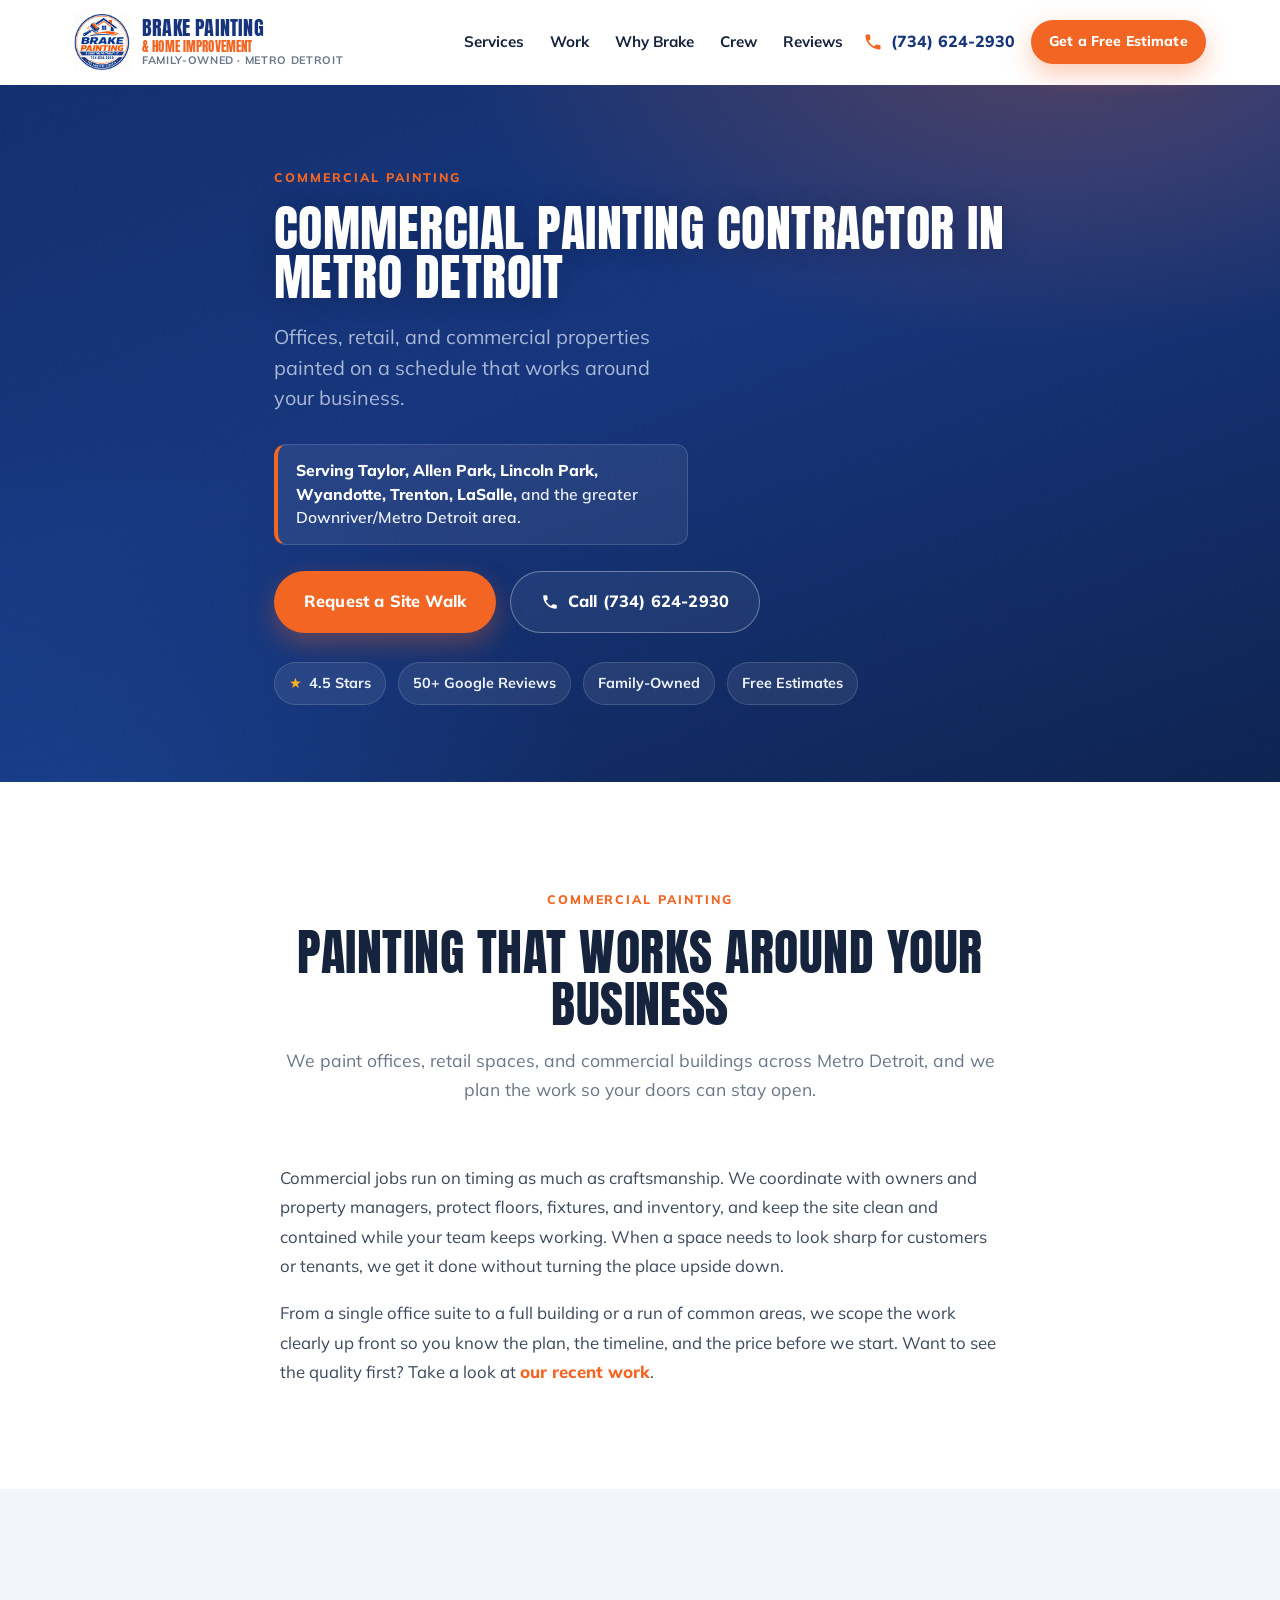
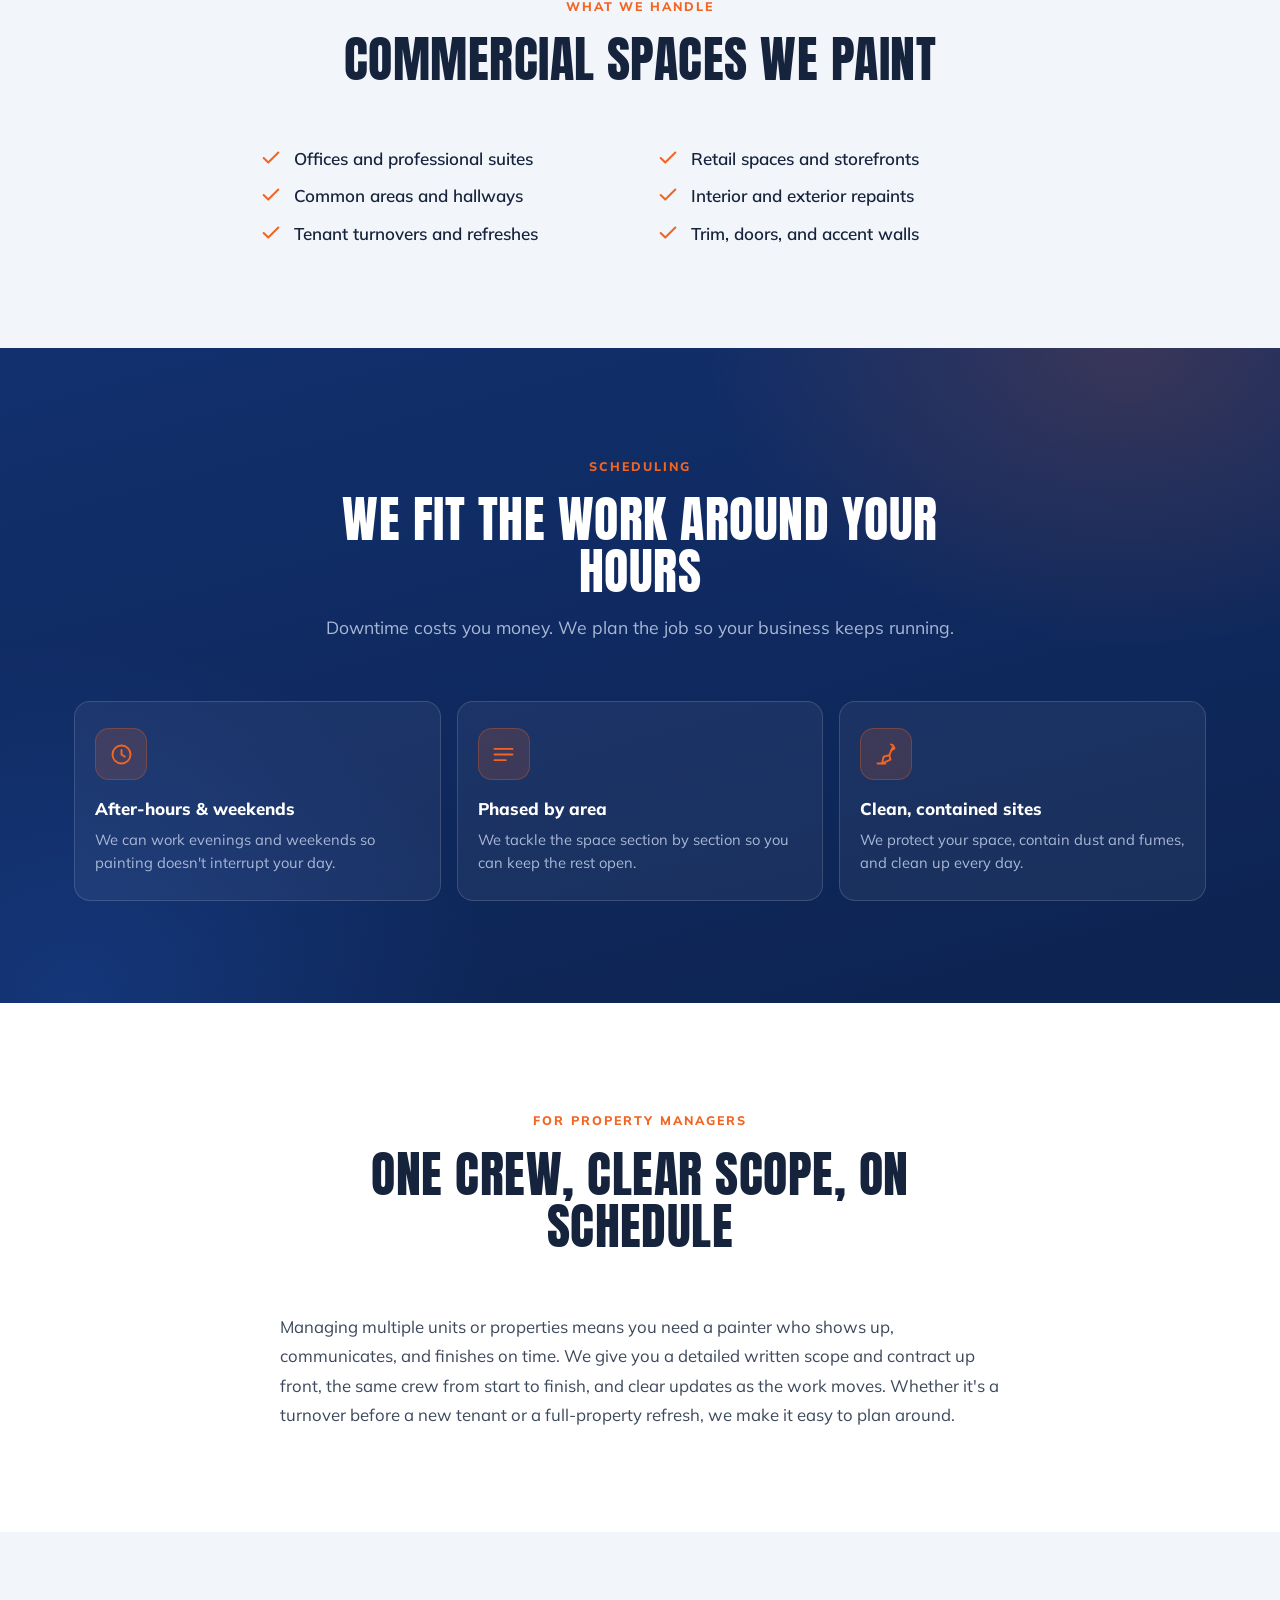
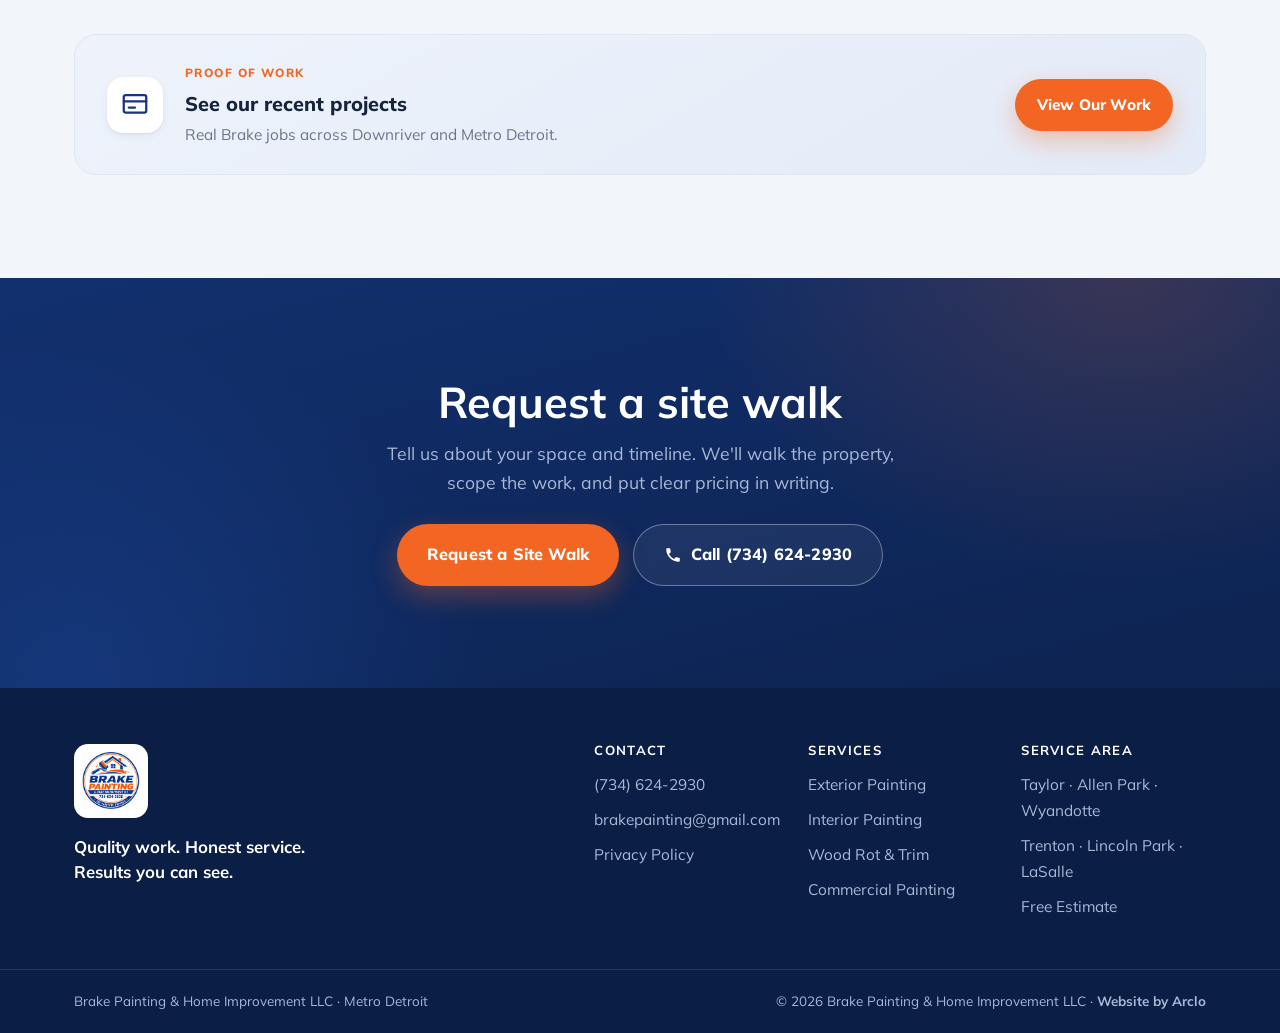
==== commit 688c2f35: "Remove all em dashes across the site Replace em dashes with natural punctuation in titles, H1s, meta" ====
--- a/commercial-painting/index.html
+++ b/commercial-painting/index.html
@@ -3,13 +3,13 @@
 <head>
   <meta charset="utf-8" />
   <meta name="viewport" content="width=device-width, initial-scale=1" />
-  <title>Commercial Painting Contractor — Metro Detroit | Brake Painting</title>
+  <title>Commercial Painting Contractor in Metro Detroit | Brake Painting</title>
   <meta name="description" content="Commercial painting for offices, retail, and commercial properties across Metro Detroit and Downriver. Flexible scheduling around your hours. Request a site walk." />
   <meta name="robots" content="index, follow" />
   <meta name="theme-color" content="#16357C" />
   <link rel="canonical" href="https://brakepaintingandhomeimprovement.com/commercial-painting/" />
   <link rel="icon" href="/Brakelogo.png" />
-  <meta property="og:title" content="Commercial Painting Contractor — Metro Detroit" />
+  <meta property="og:title" content="Commercial Painting Contractor in Metro Detroit" />
   <meta property="og:description" content="Offices, retail, and commercial properties painted on a schedule that works around your business. Request a site walk from Brake Painting & Home Improvement." />
   <meta property="og:image" content="https://brakepaintingandhomeimprovement.com/Brakework3.png" />
   <meta property="og:type" content="website" />
@@ -65,7 +65,7 @@
   <!-- ============ HEADER ============ -->
   <header class="site-header" id="siteHeader">
     <div class="wrap header-inner">
-      <a class="brand" href="/" aria-label="Brake Painting and Home Improvement — home">
+      <a class="brand" href="/" aria-label="Brake Painting and Home Improvement, home">
         <img src="/Brakelogo.png" alt="Brake Painting &amp; Home Improvement LLC logo" class="brand-logo" width="120" height="120" />
         <span class="brand-text">
           <span class="brand-name">Brake Painting</span>
@@ -109,7 +109,7 @@
       <div class="wrap hero-grid solo">
         <div class="hero-copy reveal">
           <span class="eyebrow eyebrow-light">Commercial Painting</span>
-          <h1 id="svc-h1">Commercial Painting Contractor — Metro Detroit</h1>
+          <h1 id="svc-h1">Commercial Painting Contractor in Metro Detroit</h1>
           <p class="hero-sub">Offices, retail, and commercial properties painted on a schedule that works around your business.</p>
           <p class="svc-note"><strong>Serving Taylor, Allen Park, Lincoln Park, Wyandotte, Trenton, LaSalle,</strong> and the greater Downriver/Metro Detroit area.</p>
           <div class="hero-actions">
--- a/styles.css
+++ b/styles.css
@@ -1,5 +1,5 @@
 /* ============================================================
-   Brake Painting & Home Improvement — styles
+   Brake Painting & Home Improvement styles
    Palette pulled from Brakelogo.png: navy blue + orange on white
    ============================================================ */
 
@@ -39,7 +39,7 @@
   --r-lg: 22px;
   --r-xl: 30px;
 
-  /* shadows — navy tinted */
+  /* shadows, navy tinted */
   --sh-sm: 0 1px 2px rgba(22,53,124,.06), 0 3px 8px rgba(22,53,124,.06);
   --sh-md: 0 6px 16px rgba(22,53,124,.09), 0 14px 34px rgba(22,53,124,.10);
   --sh-lg: 0 12px 28px rgba(22,53,124,.14), 0 30px 70px rgba(22,53,124,.18);
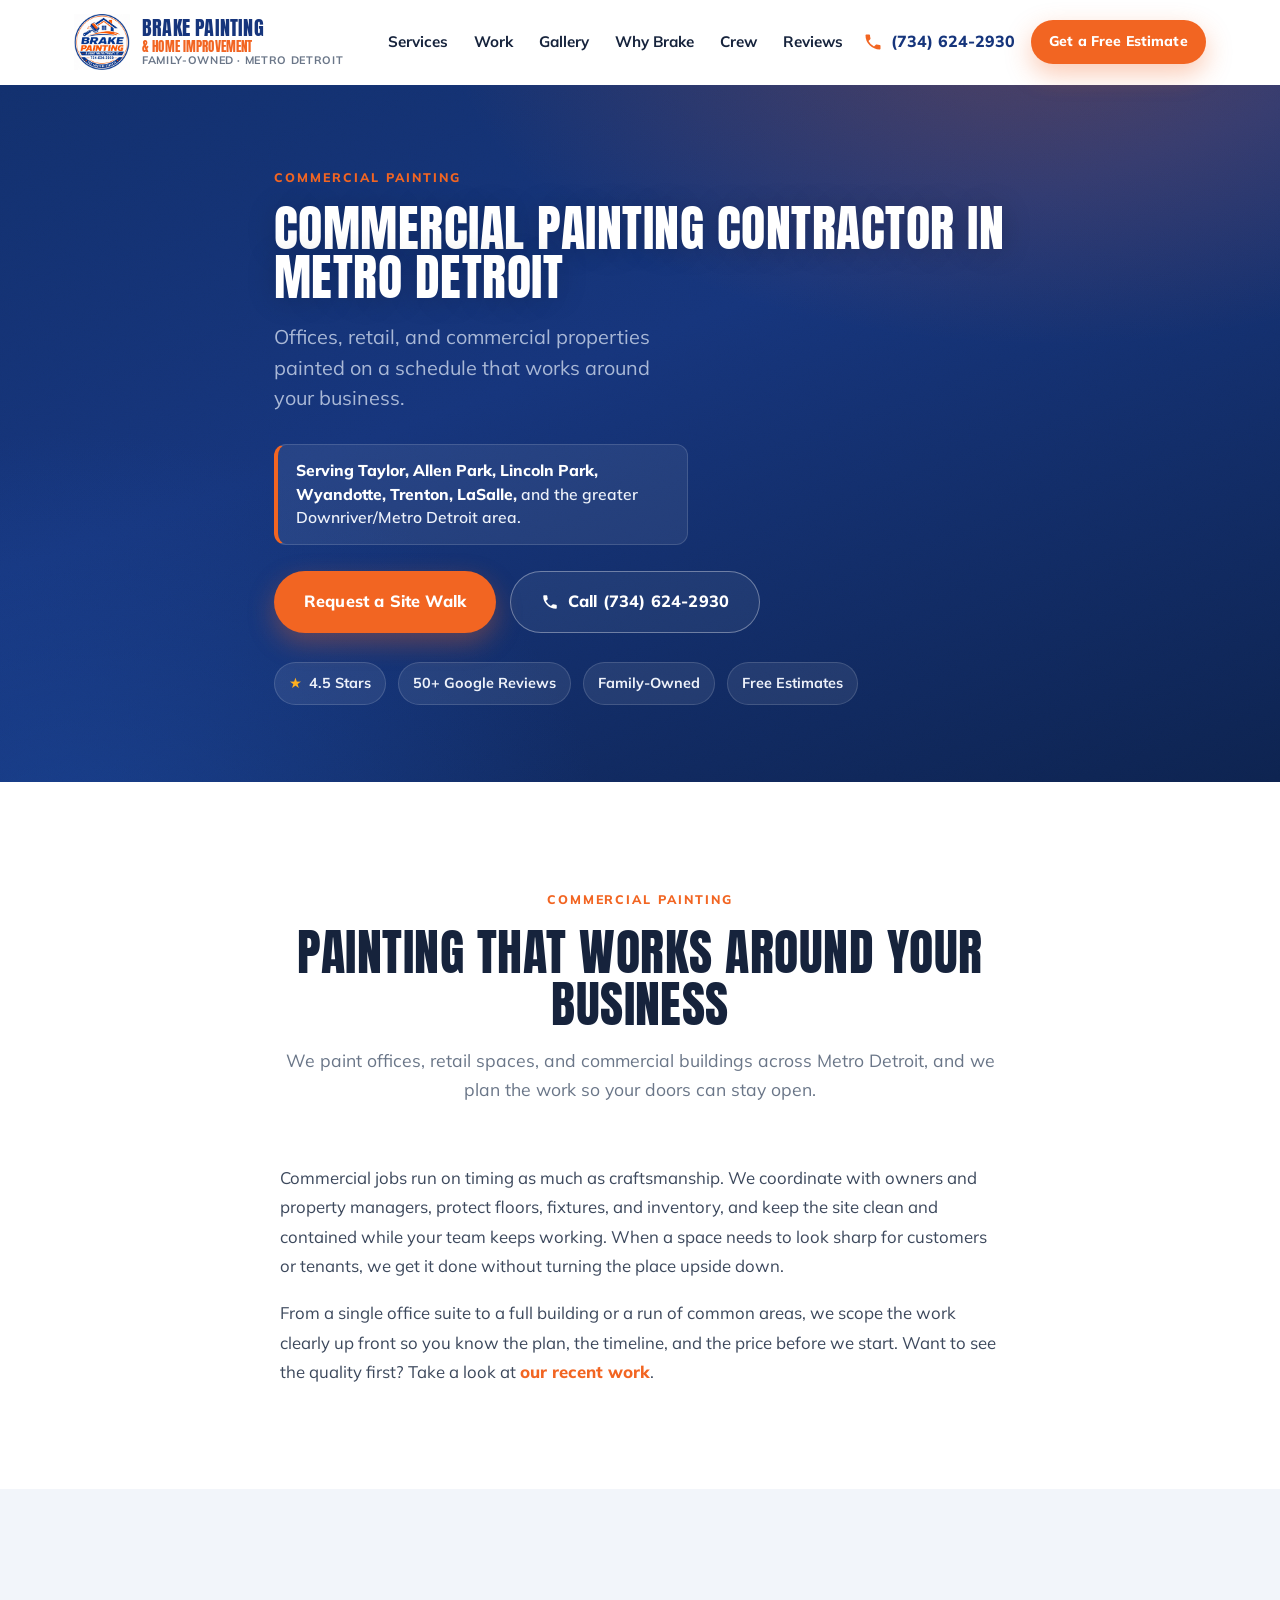
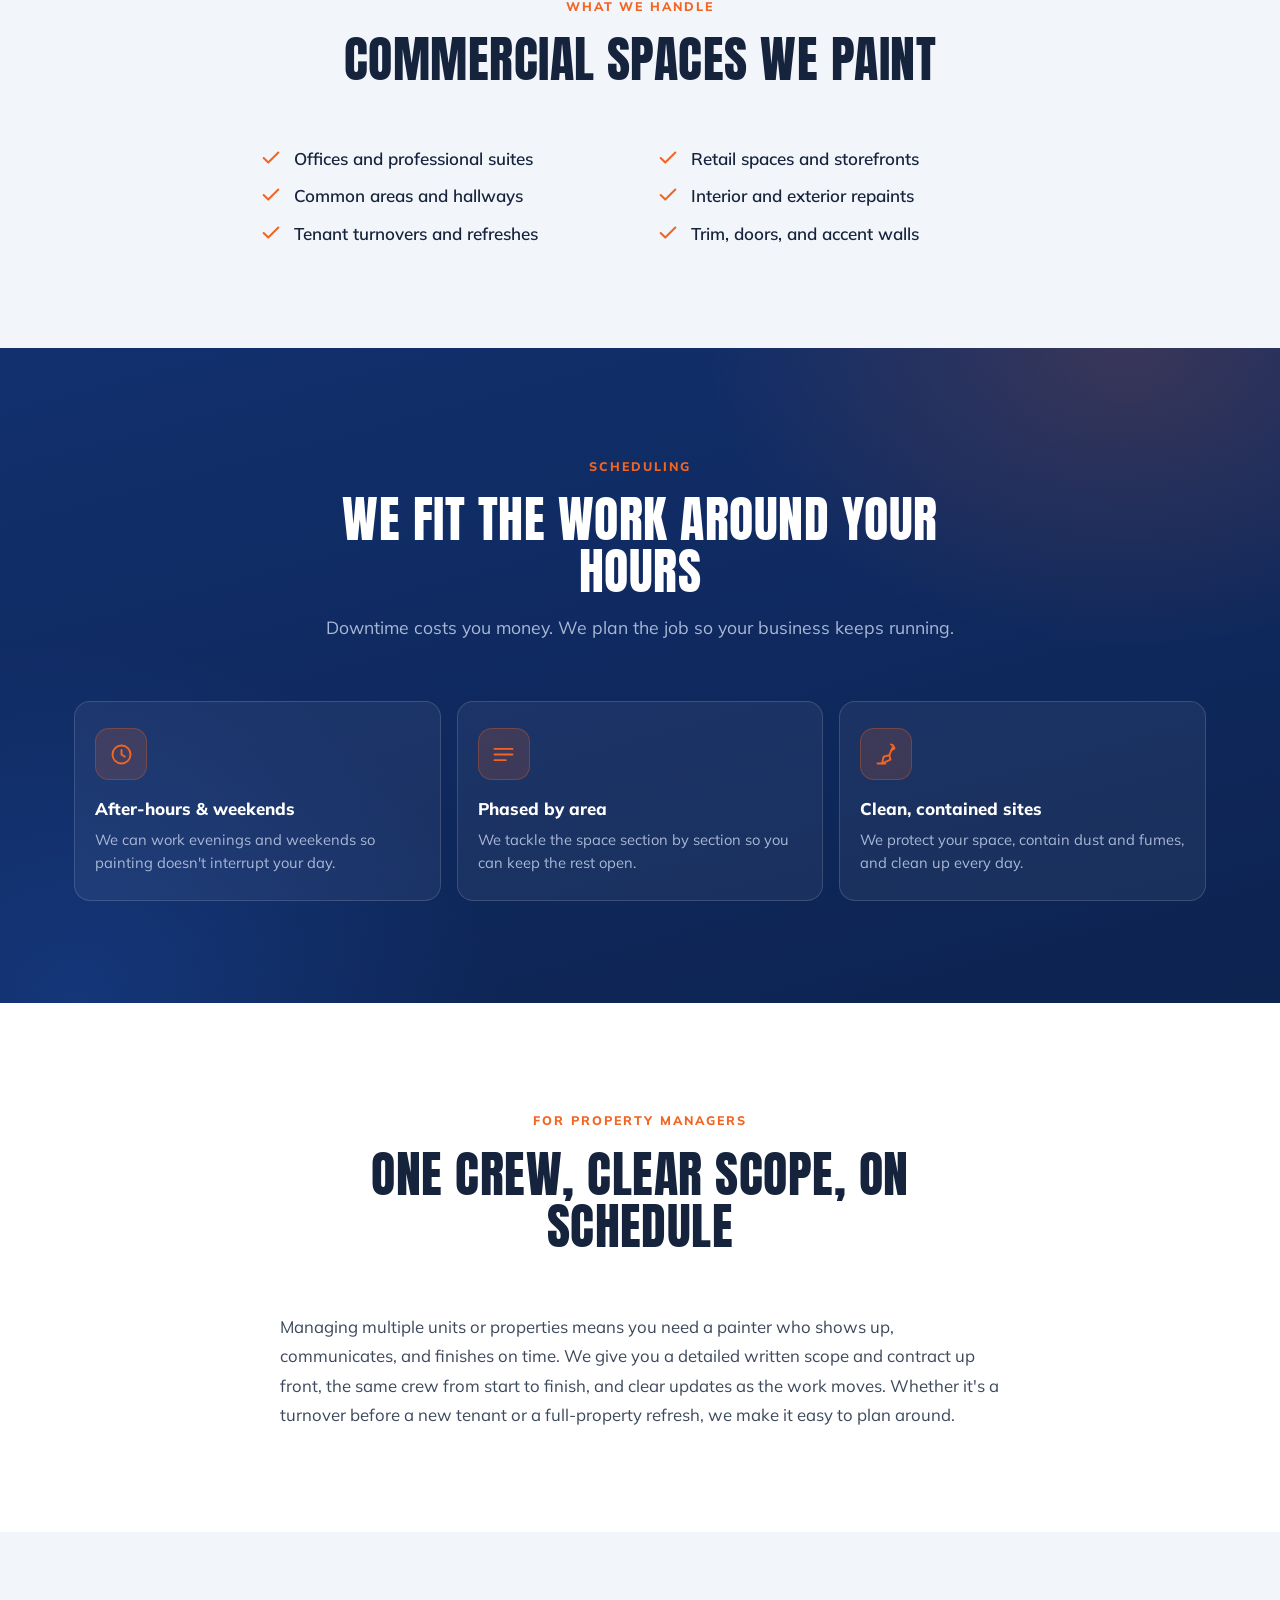
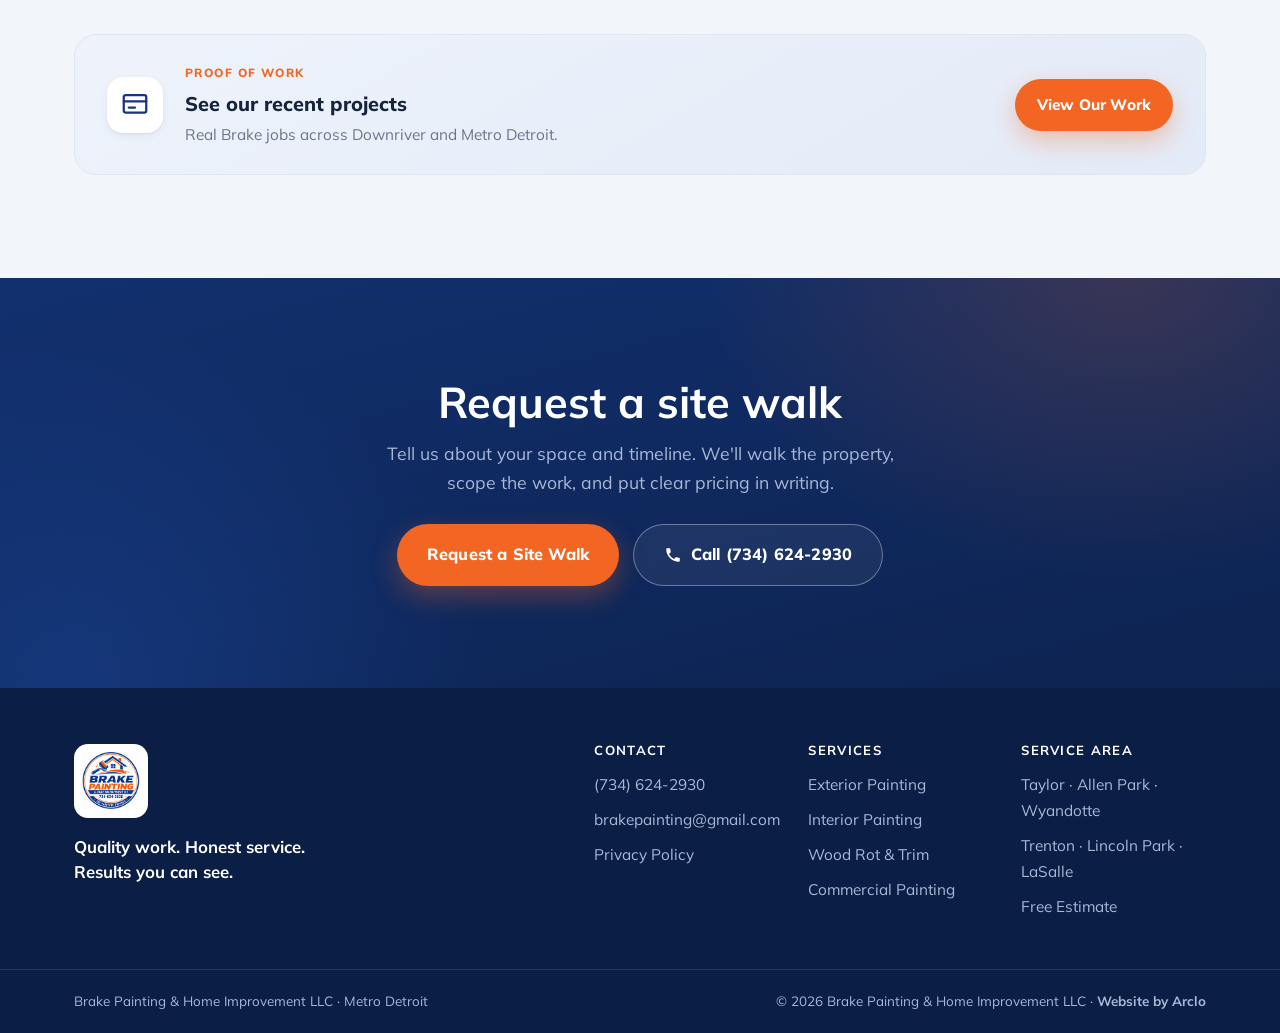
==== commit 062a0df4: "Add /gallery/ project photo gallery page - New masonry gallery of 11 unique project photos with real" ====
--- a/commercial-painting/index.html
+++ b/commercial-painting/index.html
@@ -76,6 +76,7 @@
       <nav class="primary-nav" aria-label="Primary">
         <a href="/#services">Services</a>
         <a href="/#work">Work</a>
+        <a href="/gallery/">Gallery</a>
         <a href="/#why">Why Brake</a>
         <a href="/#crew">Crew</a>
         <a href="/#reviews">Reviews</a>
@@ -94,6 +95,7 @@
     <div class="mobile-nav" id="mobileNav" hidden>
       <a href="/#services">Services</a>
       <a href="/#work">Work</a>
+      <a href="/gallery/">Gallery</a>
       <a href="/#why">Why Brake</a>
       <a href="/#crew">Crew</a>
       <a href="/#reviews">Reviews</a>
--- a/styles.css
+++ b/styles.css
@@ -878,3 +878,63 @@
   .related { grid-template-columns: 1fr; text-align: left; gap: 16px; }
   .related .btn { justify-self: start; }
 }
+
+/* ============================================================
+   REVIEWS CAROUSEL (mobile only)
+   Desktop keeps the 3-up grid untouched; phones get a
+   swipeable, scroll-snapping carousel with a peeking next card.
+   ============================================================ */
+@media (max-width: 640px) {
+  .reviews-grid {
+    display: flex;
+    grid-template-columns: none;
+    align-items: flex-start;
+    gap: 14px;
+    overflow-x: auto;
+    scroll-snap-type: x mandatory;
+    scroll-padding-left: 18px;
+    margin: 0 -18px;
+    padding: 4px 18px 16px;
+    -webkit-overflow-scrolling: touch;
+    scrollbar-width: none;
+  }
+  .reviews-grid::-webkit-scrollbar { display: none; }
+  .reviews-grid > .review-card {
+    flex: 0 0 84%;
+    min-width: 0;
+    scroll-snap-align: start;
+  }
+}
+
+/* ============================================================
+   GALLERY PAGE: masonry grid + captioned tiles
+   Reuses the homepage gallery's visual language (rounded tiles,
+   navy gradient, orange tag) in a column-based masonry layout
+   that preserves each photo's natural aspect ratio.
+   ============================================================ */
+.gallery-more { text-align: center; margin-top: 36px; }
+.gallery-masonry { columns: 3; column-gap: 18px; }
+.g-item {
+  break-inside: avoid; -webkit-column-break-inside: avoid;
+  margin: 0 0 18px; position: relative; overflow: hidden;
+  border-radius: var(--r-lg); box-shadow: var(--sh-sm);
+  background: #0d2350; cursor: zoom-in; display: block;
+}
+.g-item img { width: 100%; height: auto; display: block; transition: transform .55s var(--ease); }
+.g-item::after {
+  content: ""; position: absolute; inset: 0; pointer-events: none;
+  background: linear-gradient(to top, rgba(9,22,50,.85) 0%, rgba(9,22,50,.15) 44%, transparent 64%);
+}
+.g-item:hover img { transform: scale(1.05); }
+.g-cap {
+  position: absolute; left: 0; right: 0; bottom: 0; z-index: 2;
+  padding: 18px 20px; color: #fff; font-weight: 700; font-size: 1rem; line-height: 1.35;
+  display: flex; flex-direction: column; gap: 8px;
+}
+.g-tag {
+  align-self: flex-start; font-size: .66rem; font-weight: 800; letter-spacing: .12em;
+  text-transform: uppercase; color: #fff; background: var(--orange);
+  padding: 4px 10px; border-radius: 999px;
+}
+@media (max-width: 900px) { .gallery-masonry { columns: 2; column-gap: 14px; } .g-item { margin-bottom: 14px; } }
+@media (max-width: 560px) { .gallery-masonry { columns: 1; } }
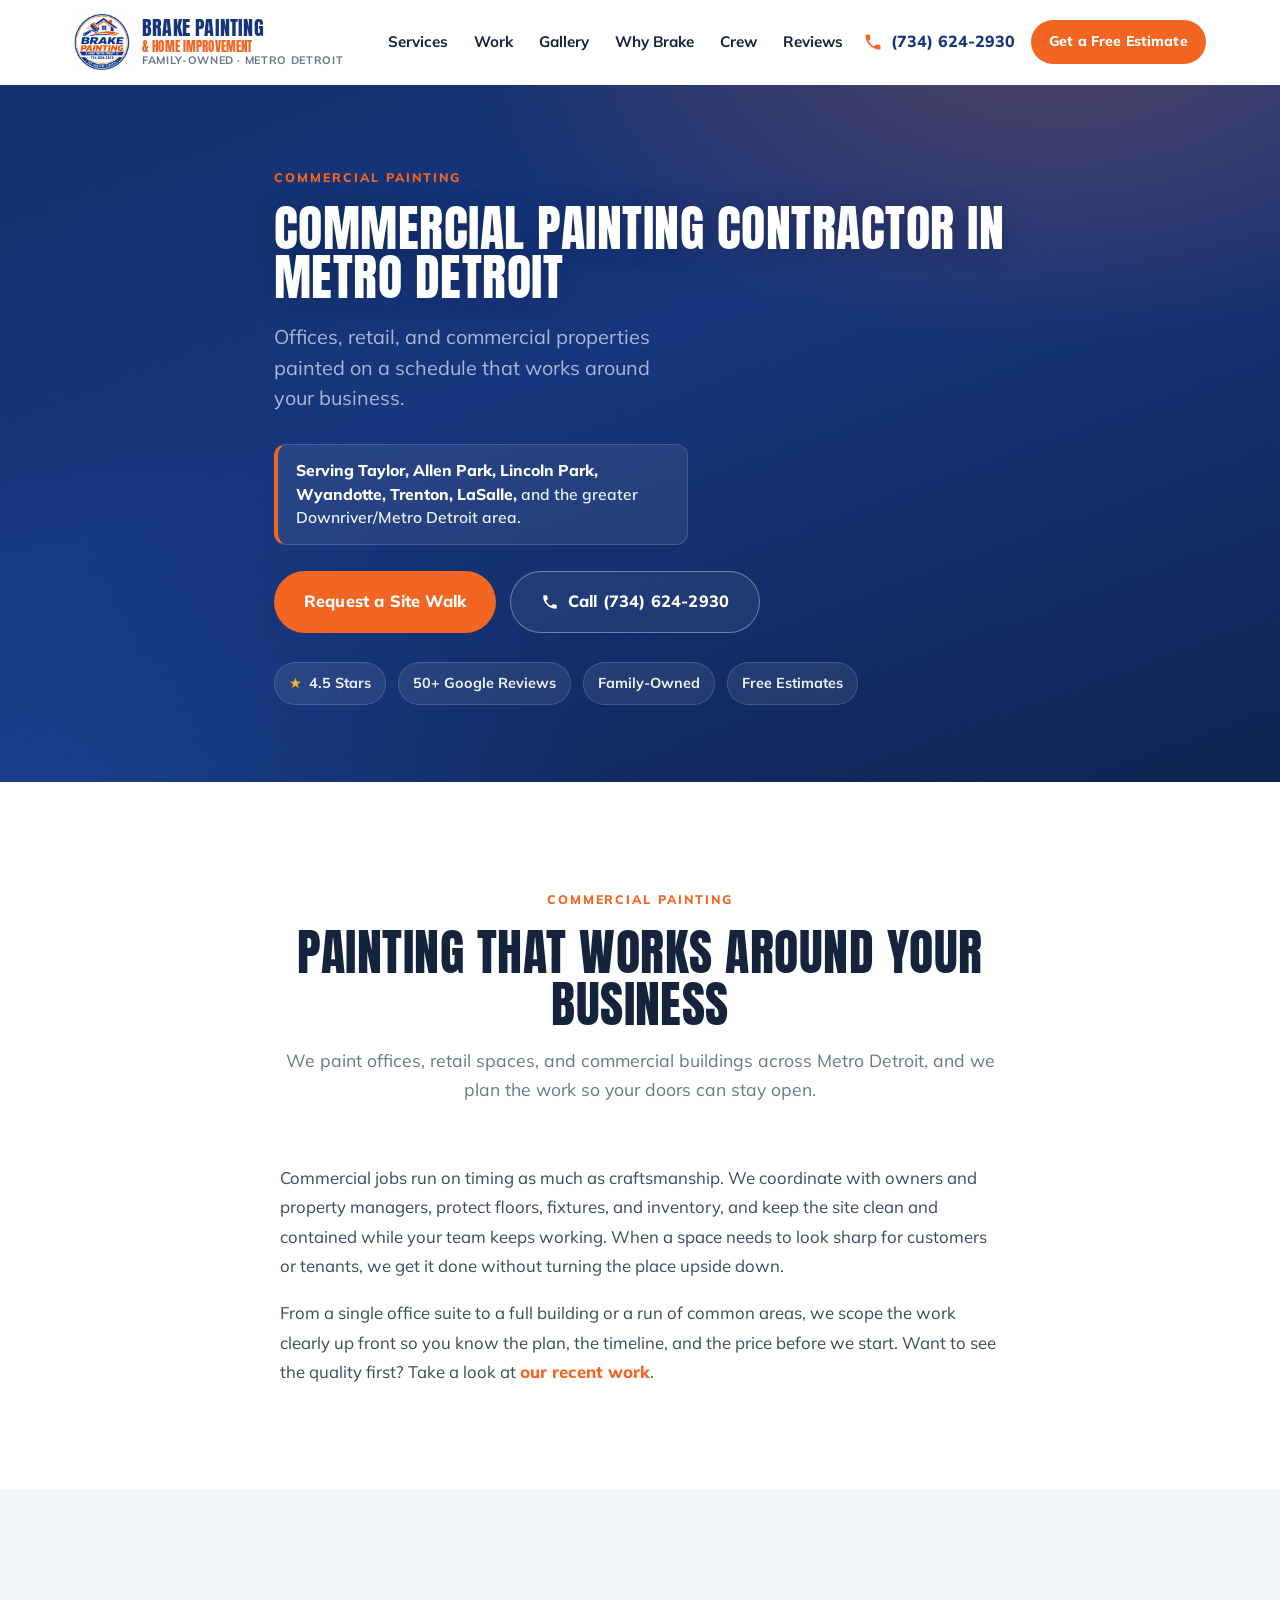
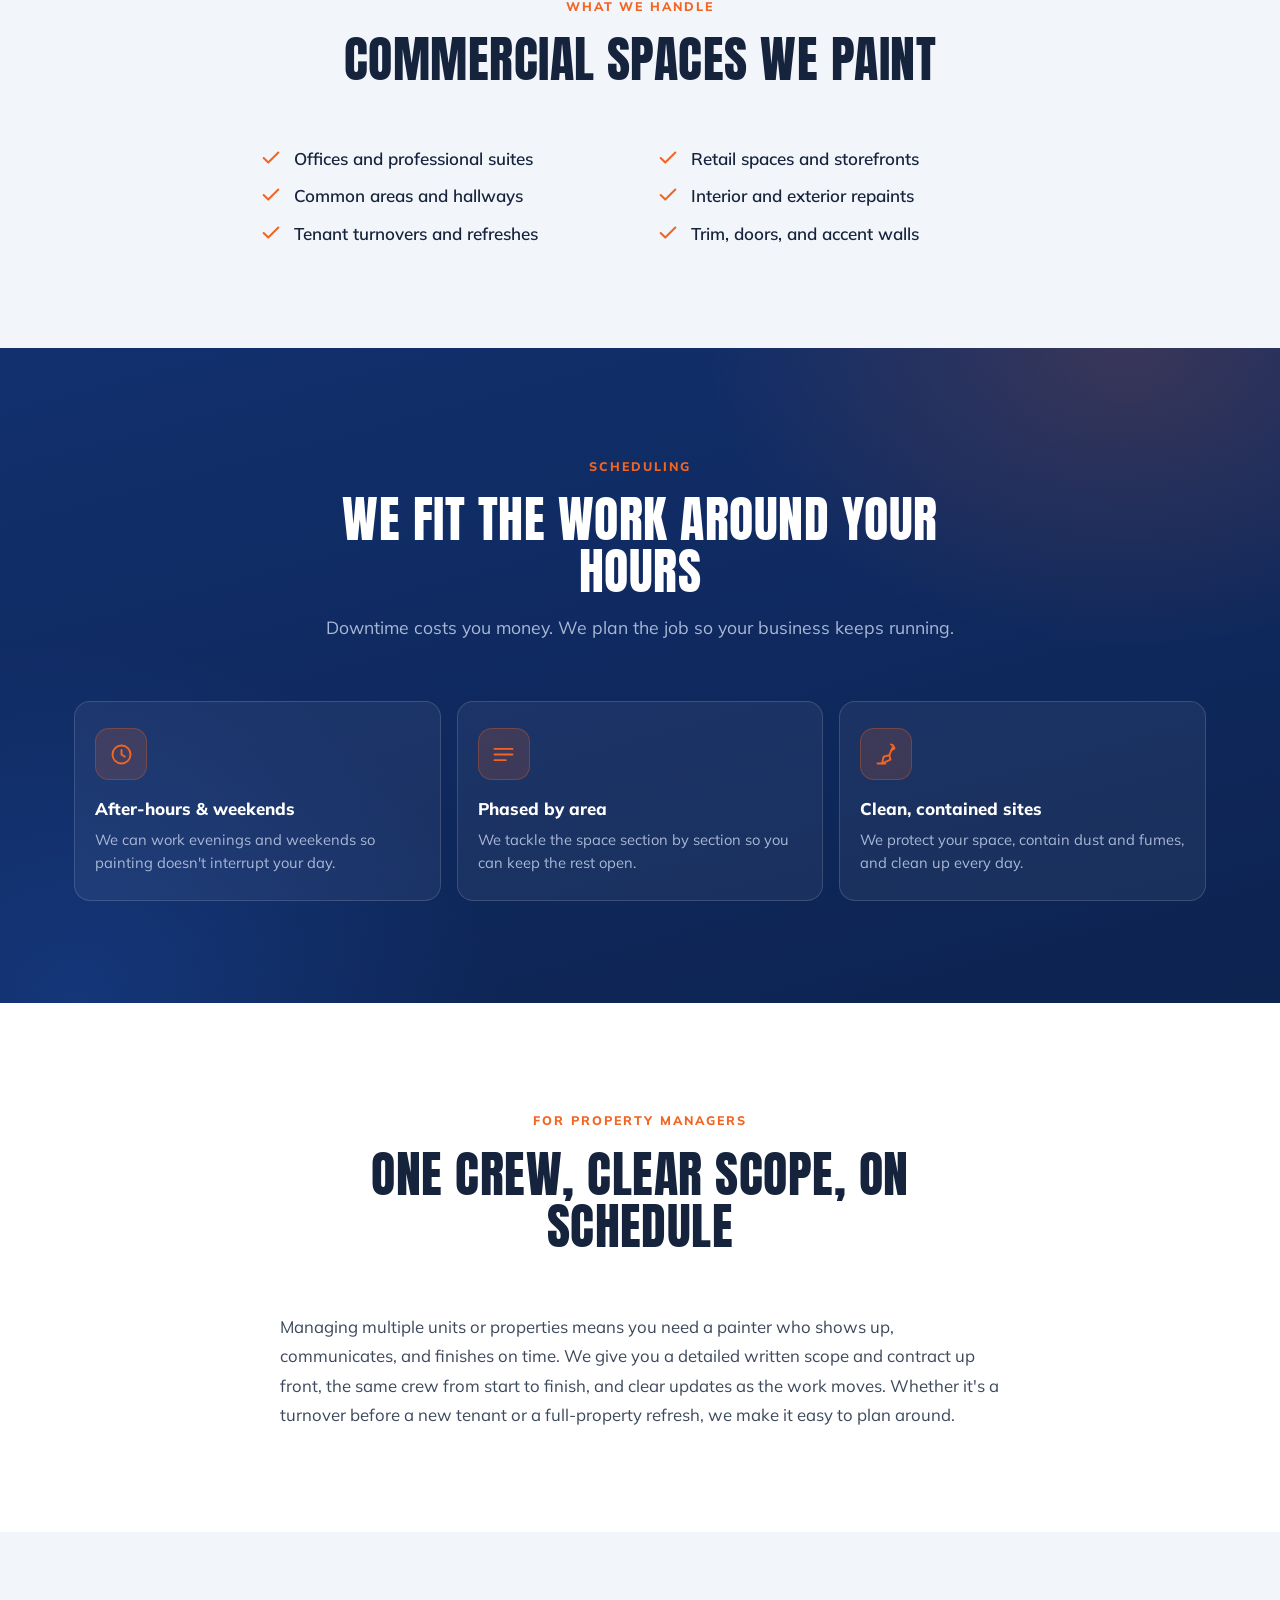
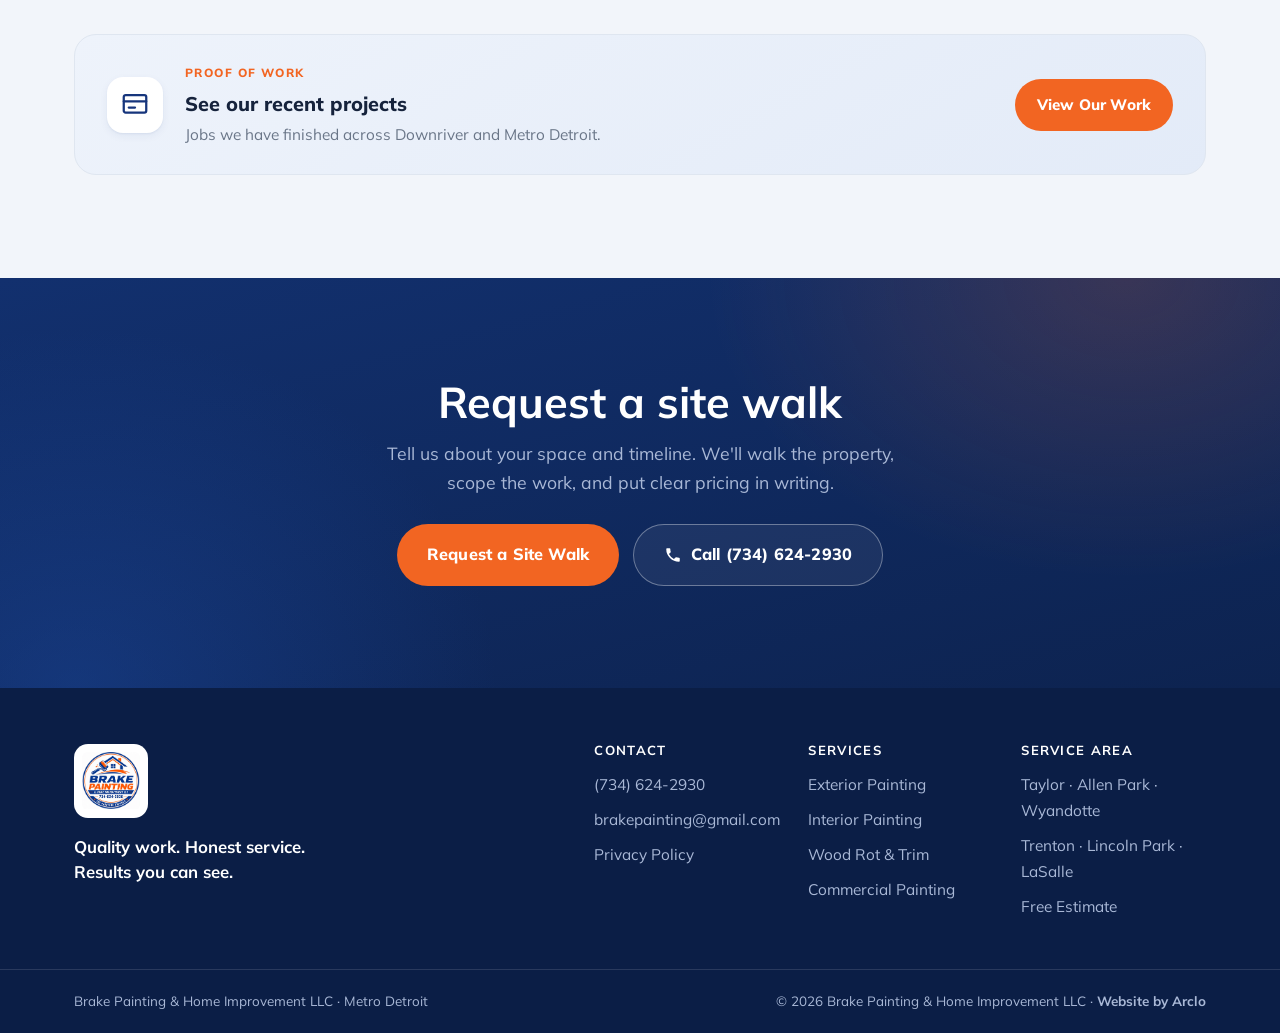
==== commit 4dd24712: "Remove the word 'real' from site copy and tighten wording Co-Authored-By: Claude Sonnet 5.5 <noreply" ====
--- a/commercial-painting/index.html
+++ b/commercial-painting/index.html
@@ -213,7 +213,7 @@
           <div class="related-body">
             <span>Proof of work</span>
             <strong>See our recent projects</strong>
-            <p>Real Brake jobs across Downriver and Metro Detroit.</p>
+            <p>Jobs we have finished across Downriver and Metro Detroit.</p>
           </div>
           <a class="btn btn-primary" href="/#work">View Our Work</a>
         </div>
--- a/styles.css
+++ b/styles.css
@@ -131,9 +131,8 @@
 .btn-primary {
   background: var(--orange);
   color: #fff;
-  box-shadow: var(--sh-orange);
-}
-.btn-primary:hover { background: var(--orange-600); transform: translateY(-2px); box-shadow: 0 14px 32px rgba(242,101,34,.42); }
+}
+.btn-primary:hover { background: var(--orange-600); transform: translateY(-2px); }
 
 .btn-ghost {
   background: rgba(255,255,255,.06);
@@ -452,7 +451,7 @@
 
 /* ---------- crew ---------- */
 .crew-layout {
-  display: grid; grid-template-columns: 1.55fr 1fr; gap: 24px; align-items: stretch;
+  display: grid; grid-template-columns: 1.55fr 1fr; gap: 24px; align-items: start;
 }
 .crew-main { display: grid; grid-template-columns: 1fr 1fr; gap: 22px; }
 .crew-card {
@@ -477,6 +476,8 @@
 .crew-two p { color: var(--body); font-size: .95rem; line-height: 1.5; }
 .crew-two strong { color: var(--ink); font-weight: 800; }
 
+.crew-reviews { display: flex; flex-direction: column; gap: 22px; }
+
 .crew-review {
   background: linear-gradient(160deg, #16357c, #0d2350);
   color: #fff; border-radius: var(--r-lg);
@@ -503,7 +504,41 @@
 .rating-stat strong { font-family: var(--font-display); text-transform: uppercase; font-size: 2rem; color: var(--navy); line-height: 1.1; }
 .rating-stat > span:last-child { color: var(--muted); font-weight: 700; font-size: .92rem; }
 
-.reviews-grid { display: grid; grid-template-columns: repeat(3, 1fr); gap: 20px; align-items: start; }
+.reviews-carousel { position: relative; }
+.reviews-grid {
+  display: flex;
+  gap: 20px;
+  overflow-x: auto;
+  scroll-snap-type: x mandatory;
+  scroll-padding-left: 4px;
+  -webkit-overflow-scrolling: touch;
+  scrollbar-width: none;
+  padding: 4px 2px 18px;
+}
+.reviews-grid::-webkit-scrollbar { display: none; }
+.reviews-grid > .review-card {
+  flex: 0 0 330px;
+  min-width: 0;
+  scroll-snap-align: start;
+}
+.rc-nav {
+  position: absolute; top: 50%; transform: translateY(-50%);
+  width: 46px; height: 46px; border-radius: 50%;
+  background: #fff; color: var(--navy);
+  border: 1px solid var(--line-strong); box-shadow: var(--sh-md);
+  display: grid; place-items: center; font-size: 1.5rem; line-height: 1;
+  z-index: 5; cursor: pointer;
+  transition: background .18s var(--ease), color .18s var(--ease), transform .18s var(--ease), box-shadow .18s var(--ease);
+}
+.rc-nav:hover { background: var(--orange); color: #fff; border-color: var(--orange); }
+.rc-nav:active { transform: translateY(-50%) scale(.94); }
+.rc-prev { left: -23px; }
+.rc-next { right: -23px; }
+
+.reviews-more { text-align: center; margin-top: 26px; }
+.reviews-more a { color: var(--orange); font-weight: 800; font-size: .98rem; }
+.reviews-more a:hover { text-decoration: underline; }
+
 .review-card {
   background: #fff; border: 1px solid var(--line); border-radius: var(--r-lg);
   padding: 28px 26px; box-shadow: var(--sh-sm);
@@ -719,7 +754,6 @@
   .service-grid { grid-template-columns: repeat(2, 1fr); }
   .why-grid { grid-template-columns: repeat(2, 1fr); }
   .crew-layout { grid-template-columns: 1fr; }
-  .reviews-grid { grid-template-columns: 1fr; }
   .commercial-inner { grid-template-columns: 1fr; gap: 28px; }
   .contact-grid { grid-template-columns: 1fr; }
   .gallery { grid-template-columns: repeat(2, 1fr); }
@@ -880,15 +914,75 @@
 }
 
 /* ============================================================
-   REVIEWS CAROUSEL (mobile only)
-   Desktop keeps the 3-up grid untouched; phones get a
-   swipeable, scroll-snapping carousel with a peeking next card.
+   REVIEWS CAROUSEL (mobile card width)
+   The base .reviews-grid rules above already make it a swipeable
+   scroll-snap carousel at every width (desktop included, with
+   prev/next arrows). This just swaps the desktop fixed-width
+   cards for a peeking-card layout on phones, matching the other
+   mobile carousels on this site, and hides the arrow buttons
+   since native touch swipe is the primary interaction there.
    ============================================================ */
 @media (max-width: 640px) {
   .reviews-grid {
+    gap: 14px;
+    scroll-padding-left: 18px;
+    margin: 0 -18px;
+    padding: 4px 18px 16px;
+  }
+  .reviews-grid > .review-card {
+    flex: 0 0 84%;
+  }
+  .rc-nav { display: none; }
+}
+
+/* ============================================================
+   GALLERY PAGE: masonry grid + captioned tiles
+   Reuses the homepage gallery's visual language (rounded tiles,
+   navy gradient, orange tag) in a column-based masonry layout
+   that preserves each photo's natural aspect ratio.
+   ============================================================ */
+.gallery-more { text-align: center; margin-top: 36px; }
+.gallery-masonry { columns: 3; column-gap: 18px; }
+.g-item {
+  break-inside: avoid; -webkit-column-break-inside: avoid;
+  margin: 0 0 18px; position: relative; overflow: hidden;
+  border-radius: var(--r-lg); box-shadow: var(--sh-sm);
+  background: #0d2350; cursor: zoom-in; display: block;
+}
+.g-item img { width: 100%; height: auto; display: block; transition: transform .55s var(--ease); }
+.g-item::after {
+  content: ""; position: absolute; inset: 0; pointer-events: none;
+  background: linear-gradient(to top, rgba(9,22,50,.85) 0%, rgba(9,22,50,.15) 44%, transparent 64%);
+}
+.g-item:hover img { transform: scale(1.05); }
+.g-cap {
+  position: absolute; left: 0; right: 0; bottom: 0; z-index: 2;
+  padding: 18px 20px; color: #fff; font-weight: 700; font-size: 1rem; line-height: 1.35;
+  display: flex; flex-direction: column; gap: 8px;
+}
+.g-tag {
+  align-self: flex-start; font-size: .66rem; font-weight: 800; letter-spacing: .12em;
+  text-transform: uppercase; color: #fff; background: var(--orange);
+  padding: 4px 10px; border-radius: 999px;
+}
+@media (max-width: 900px) { .gallery-masonry { columns: 2; column-gap: 14px; } .g-item { margin-bottom: 14px; } }
+@media (max-width: 560px) { .gallery-masonry { columns: 1; } }
+
+/* ============================================================
+   WHY BRAKE MOBILE CAROUSEL (homepage #why section only)
+   Same swipeable, peeking-next-card pattern as the reviews
+   carousel, so it's obvious there's more than one card. A JS
+   timer layers a gentle auto-advance on top via scrollTo, using
+   the same scroll position as manual swipes (no fighting).
+   Scoped with the #why id so it never touches the why-grid-3
+   sections on other pages, and only applies at <=640px, so
+   desktop is untouched.
+   ============================================================ */
+@media (max-width: 640px) {
+  #why .why-grid {
     display: flex;
     grid-template-columns: none;
-    align-items: flex-start;
+    align-items: stretch;
     gap: 14px;
     overflow-x: auto;
     scroll-snap-type: x mandatory;
@@ -898,43 +992,10 @@
     -webkit-overflow-scrolling: touch;
     scrollbar-width: none;
   }
-  .reviews-grid::-webkit-scrollbar { display: none; }
-  .reviews-grid > .review-card {
+  #why .why-grid::-webkit-scrollbar { display: none; }
+  #why .why-grid > .why-card {
     flex: 0 0 84%;
     min-width: 0;
     scroll-snap-align: start;
   }
 }
-
-/* ============================================================
-   GALLERY PAGE: masonry grid + captioned tiles
-   Reuses the homepage gallery's visual language (rounded tiles,
-   navy gradient, orange tag) in a column-based masonry layout
-   that preserves each photo's natural aspect ratio.
-   ============================================================ */
-.gallery-more { text-align: center; margin-top: 36px; }
-.gallery-masonry { columns: 3; column-gap: 18px; }
-.g-item {
-  break-inside: avoid; -webkit-column-break-inside: avoid;
-  margin: 0 0 18px; position: relative; overflow: hidden;
-  border-radius: var(--r-lg); box-shadow: var(--sh-sm);
-  background: #0d2350; cursor: zoom-in; display: block;
-}
-.g-item img { width: 100%; height: auto; display: block; transition: transform .55s var(--ease); }
-.g-item::after {
-  content: ""; position: absolute; inset: 0; pointer-events: none;
-  background: linear-gradient(to top, rgba(9,22,50,.85) 0%, rgba(9,22,50,.15) 44%, transparent 64%);
-}
-.g-item:hover img { transform: scale(1.05); }
-.g-cap {
-  position: absolute; left: 0; right: 0; bottom: 0; z-index: 2;
-  padding: 18px 20px; color: #fff; font-weight: 700; font-size: 1rem; line-height: 1.35;
-  display: flex; flex-direction: column; gap: 8px;
-}
-.g-tag {
-  align-self: flex-start; font-size: .66rem; font-weight: 800; letter-spacing: .12em;
-  text-transform: uppercase; color: #fff; background: var(--orange);
-  padding: 4px 10px; border-radius: 999px;
-}
-@media (max-width: 900px) { .gallery-masonry { columns: 2; column-gap: 14px; } .g-item { margin-bottom: 14px; } }
-@media (max-width: 560px) { .gallery-masonry { columns: 1; } }
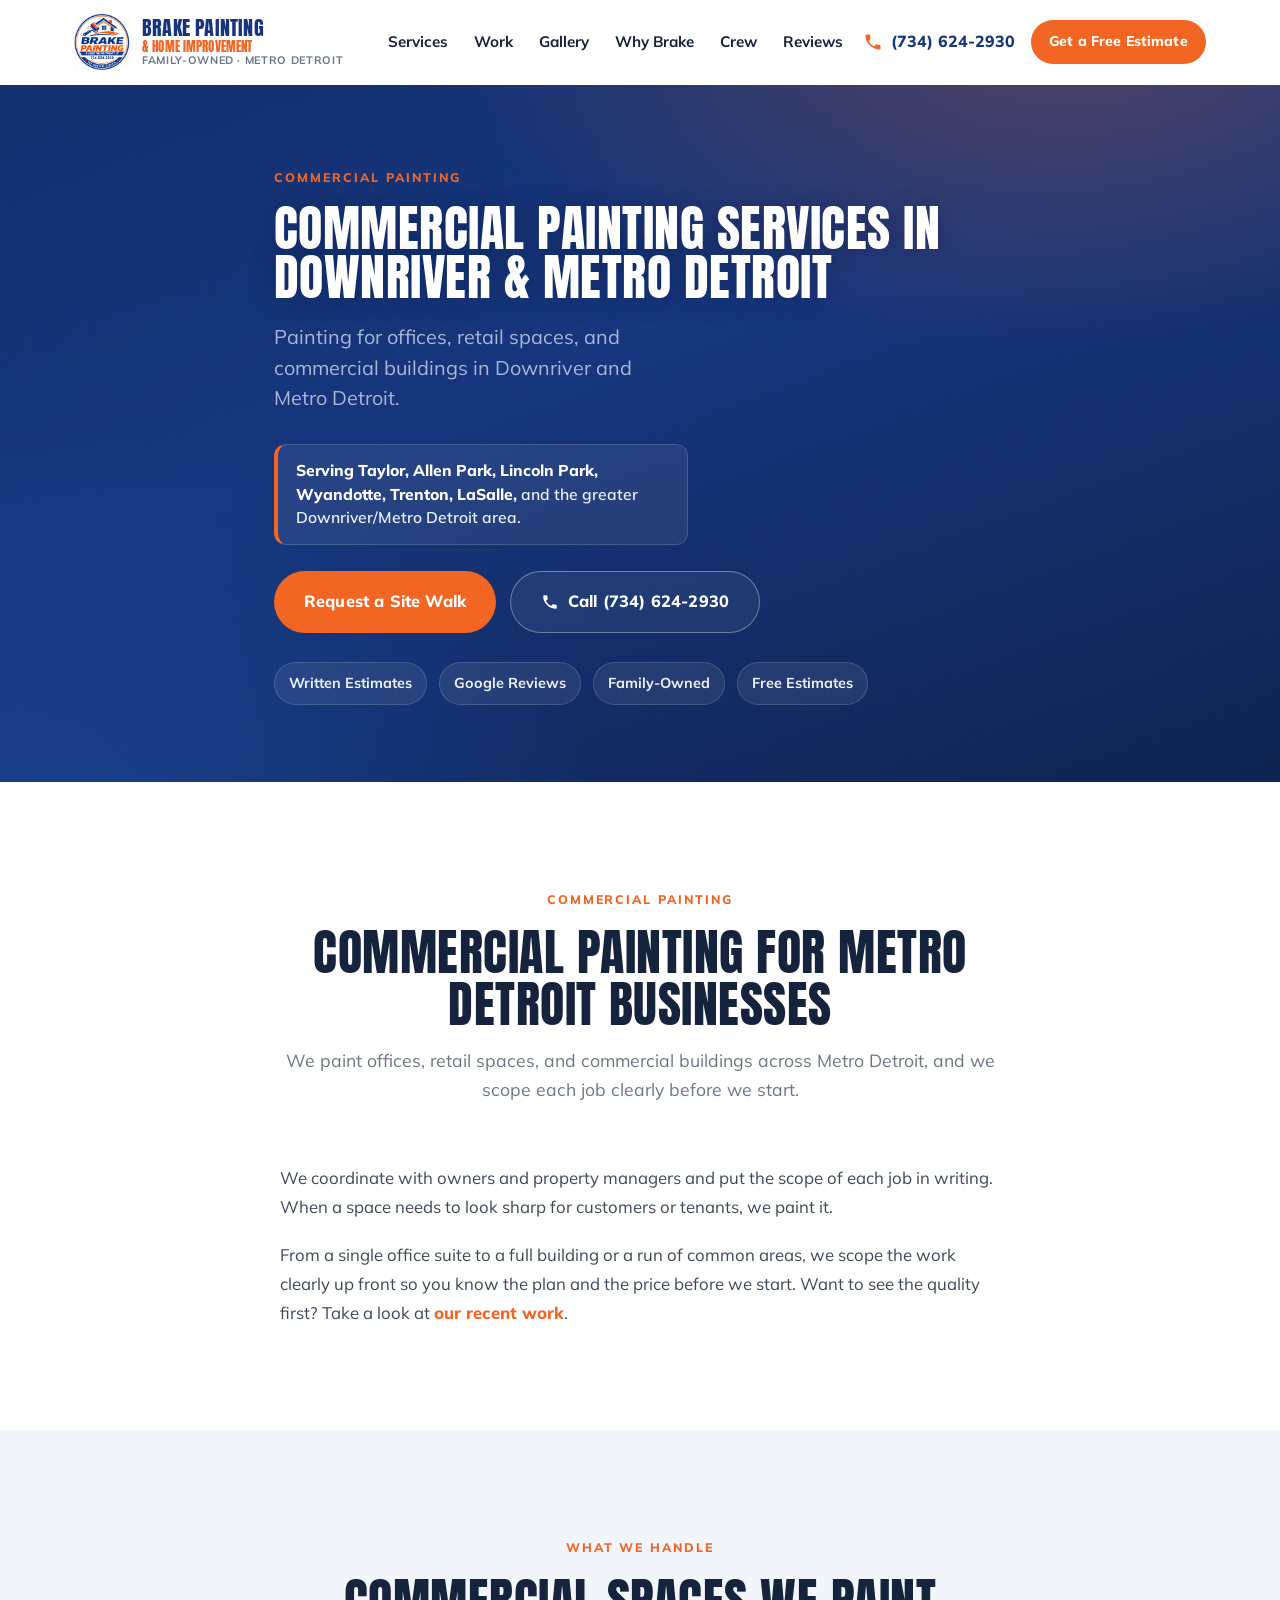
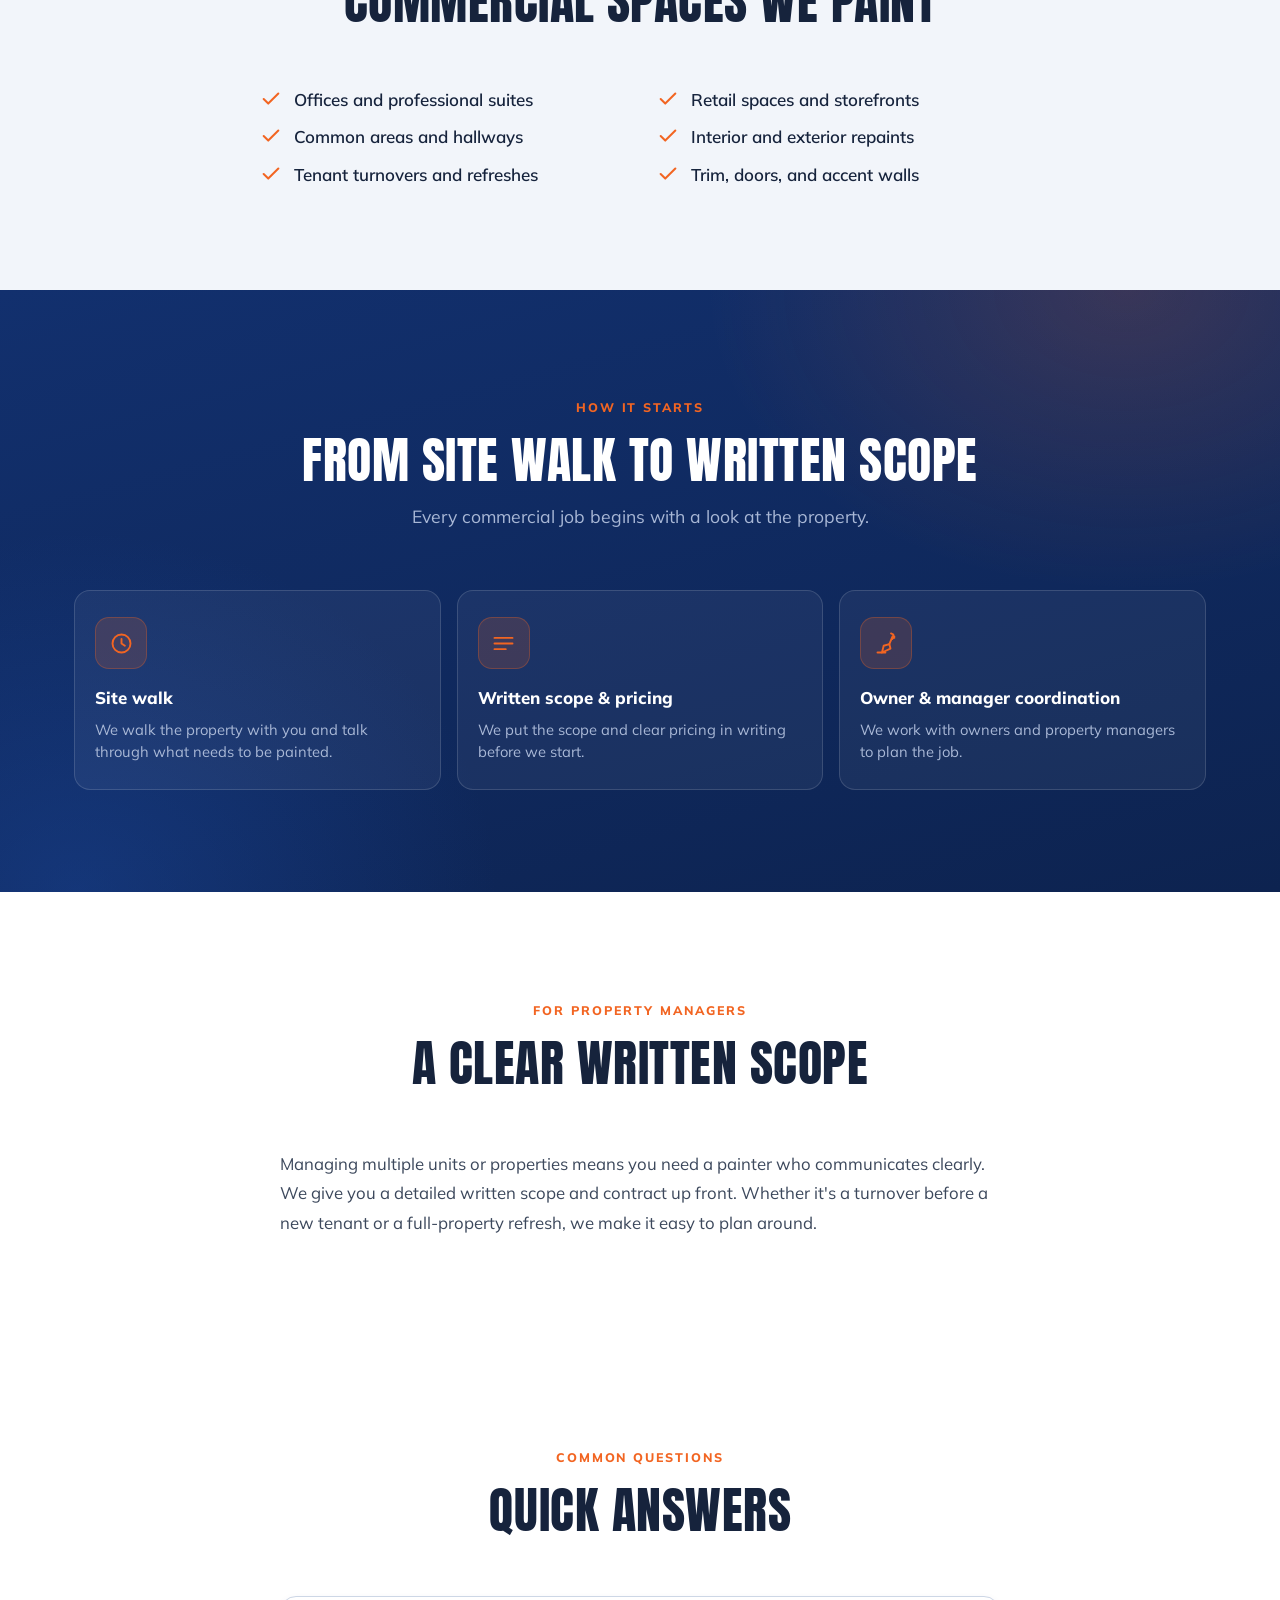
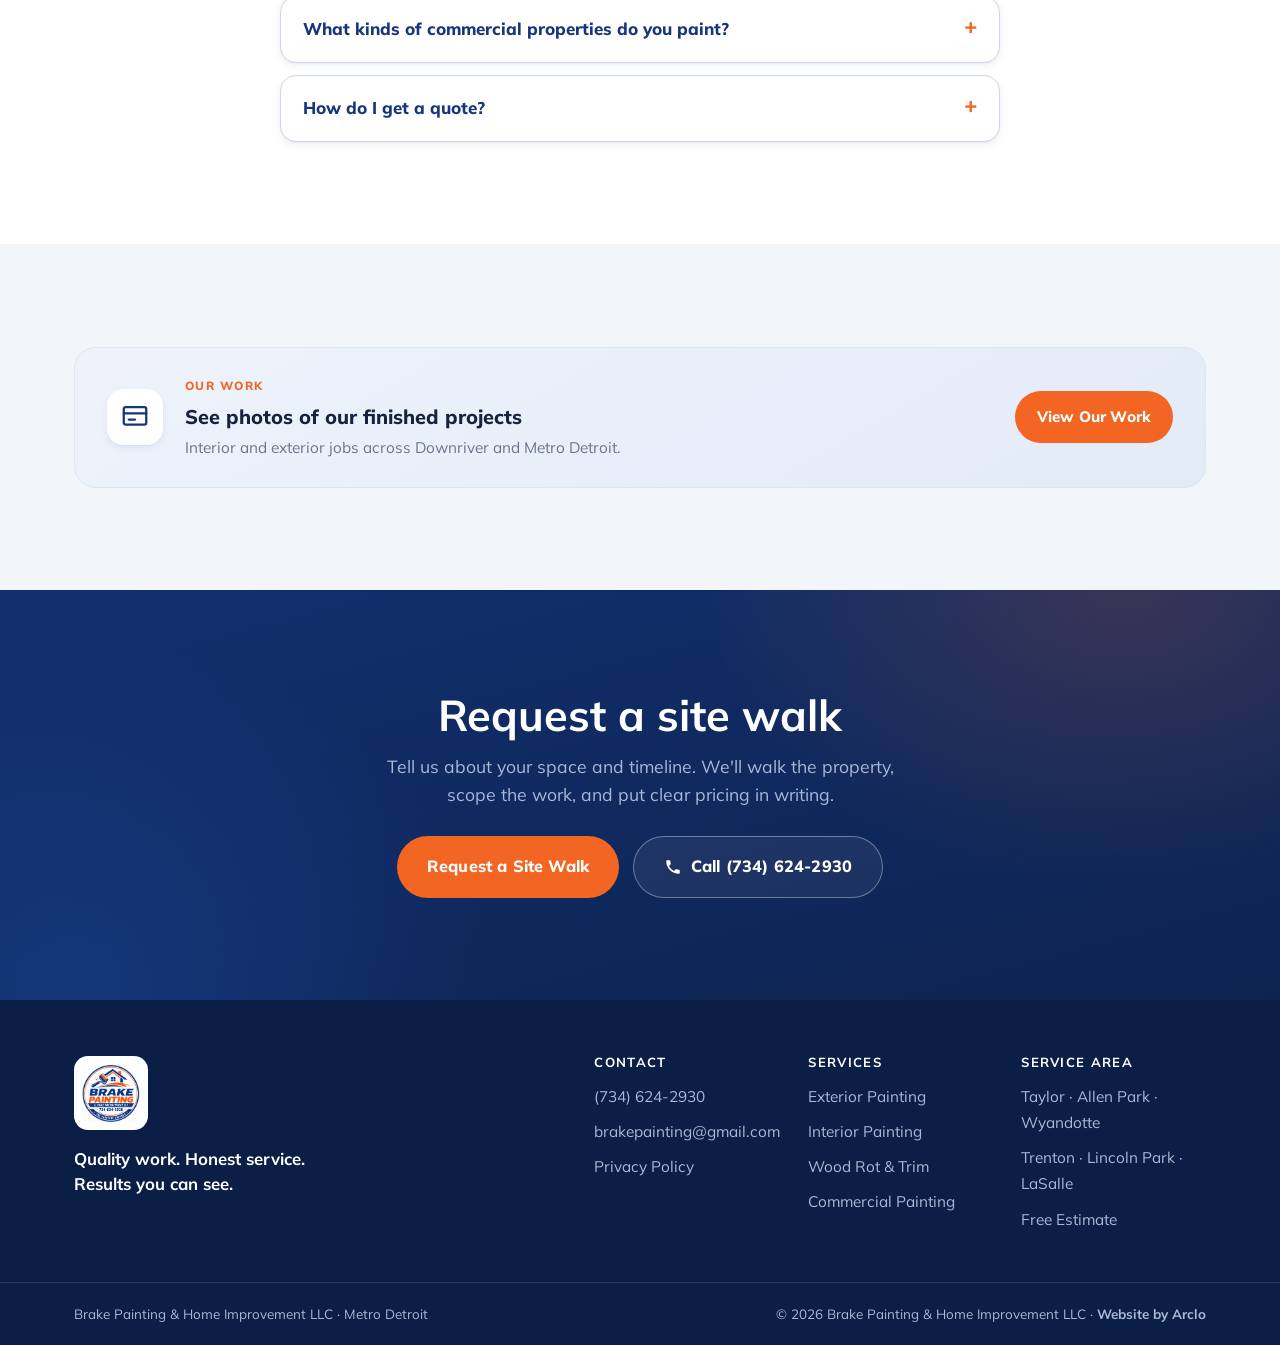
==== commit 9ad19111: "Optimize local SEO and service page conversions Co-Authored-By: Claude Sonnet 5.5 <noreply@anthropic" ====
--- a/commercial-painting/index.html
+++ b/commercial-painting/index.html
@@ -3,14 +3,14 @@
 <head>
   <meta charset="utf-8" />
   <meta name="viewport" content="width=device-width, initial-scale=1" />
-  <title>Commercial Painting Contractor in Metro Detroit | Brake Painting</title>
-  <meta name="description" content="Commercial painting for offices, retail, and commercial properties across Metro Detroit and Downriver. Flexible scheduling around your hours. Request a site walk." />
+  <title>Commercial Painting Services in Downriver &amp; Metro Detroit | Brake Painting</title>
+  <meta name="description" content="Commercial painting for offices, retail, and commercial properties across Metro Detroit and Downriver. Request a site walk." />
   <meta name="robots" content="index, follow" />
   <meta name="theme-color" content="#16357C" />
   <link rel="canonical" href="https://brakepaintingandhomeimprovement.com/commercial-painting/" />
   <link rel="icon" href="/Brakelogo.png" />
-  <meta property="og:title" content="Commercial Painting Contractor in Metro Detroit" />
-  <meta property="og:description" content="Offices, retail, and commercial properties painted on a schedule that works around your business. Request a site walk from Brake Painting & Home Improvement." />
+  <meta property="og:title" content="Commercial Painting Services in Downriver &amp; Metro Detroit" />
+  <meta property="og:description" content="Offices, retail, and commercial properties painted across Metro Detroit and Downriver. Request a site walk from Brake Painting & Home Improvement." />
   <meta property="og:image" content="https://brakepaintingandhomeimprovement.com/Brakework3.png" />
   <meta property="og:type" content="website" />
   <link rel="preconnect" href="https://fonts.googleapis.com" />
@@ -40,11 +40,6 @@
       { "@type": "City", "name": "Trenton" },
       { "@type": "City", "name": "LaSalle" }
     ],
-    "sameAs": [
-      "https://www.facebook.com/allabovepainting",
-      "https://www.tiktok.com/@brakepainting",
-      "https://www.instagram.com/brake_painting/"
-    ],
     "hasOfferCatalog": {
       "@type": "OfferCatalog",
       "name": "Painting & Home Improvement Services",
@@ -56,6 +51,16 @@
         { "@type": "Offer", "itemOffered": { "@type": "Service", "name": "Commercial Painting" } }
       ]
     }
+  }
+  </script>
+  <script type="application/ld+json">
+  {
+    "@context": "https://schema.org",
+    "@type": "BreadcrumbList",
+    "itemListElement": [
+      { "@type": "ListItem", "position": 1, "name": "Home", "item": "https://brakepaintingandhomeimprovement.com/" },
+      { "@type": "ListItem", "position": 2, "name": "Commercial Painting", "item": "https://brakepaintingandhomeimprovement.com/commercial-painting/" }
+    ]
   }
   </script>
 </head>
@@ -111,8 +116,8 @@
       <div class="wrap hero-grid solo">
         <div class="hero-copy reveal">
           <span class="eyebrow eyebrow-light">Commercial Painting</span>
-          <h1 id="svc-h1">Commercial Painting Contractor in Metro Detroit</h1>
-          <p class="hero-sub">Offices, retail, and commercial properties painted on a schedule that works around your business.</p>
+          <h1 id="svc-h1">Commercial Painting Services in Downriver &amp; Metro Detroit</h1>
+          <p class="hero-sub">Painting for offices, retail spaces, and commercial buildings in Downriver and Metro Detroit.</p>
           <p class="svc-note"><strong>Serving Taylor, Allen Park, Lincoln Park, Wyandotte, Trenton, LaSalle,</strong> and the greater Downriver/Metro Detroit area.</p>
           <div class="hero-actions">
             <a class="btn btn-primary btn-lg" href="/#contact">Request a Site Walk</a>
@@ -122,8 +127,8 @@
             </a>
           </div>
           <ul class="proof-strip" aria-label="Trust highlights">
-            <li><span class="stars" aria-hidden="true">★</span> 4.5 Stars</li>
-            <li>50+ Google Reviews</li>
+            <li>Written Estimates</li>
+            <li>Google Reviews</li>
             <li>Family-Owned</li>
             <li>Free Estimates</li>
           </ul>
@@ -136,12 +141,12 @@
       <div class="wrap">
         <div class="section-head">
           <span class="eyebrow">Commercial Painting</span>
-          <h2>Painting that works around your business</h2>
-          <p class="section-lede">We paint offices, retail spaces, and commercial buildings across Metro Detroit, and we plan the work so your doors can stay open.</p>
+          <h2>Commercial painting for Metro Detroit businesses</h2>
+          <p class="section-lede">We paint offices, retail spaces, and commercial buildings across Metro Detroit, and we scope each job clearly before we start.</p>
         </div>
         <div class="prose">
-          <p>Commercial jobs run on timing as much as craftsmanship. We coordinate with owners and property managers, protect floors, fixtures, and inventory, and keep the site clean and contained while your team keeps working. When a space needs to look sharp for customers or tenants, we get it done without turning the place upside down.</p>
-          <p>From a single office suite to a full building or a run of common areas, we scope the work clearly up front so you know the plan, the timeline, and the price before we start. Want to see the quality first? Take a look at <a class="inline-link" href="/#work">our recent work</a>.</p>
+          <p>We coordinate with owners and property managers and put the scope of each job in writing. When a space needs to look sharp for customers or tenants, we paint it.</p>
+          <p>From a single office suite to a full building or a run of common areas, we scope the work clearly up front so you know the plan and the price before we start. Want to see the quality first? Take a look at <a class="inline-link" href="/#work">our recent work</a>.</p>
         </div>
       </div>
     </section>
@@ -164,29 +169,29 @@
       </div>
     </section>
 
-    <!-- ============ SCHEDULING ============ -->
+    <!-- ============ HOW IT STARTS ============ -->
     <section class="section section-navy">
       <div class="wrap">
         <div class="section-head section-head-light">
-          <span class="eyebrow eyebrow-light">Scheduling</span>
-          <h2>We fit the work around your hours</h2>
-          <p class="section-lede">Downtime costs you money. We plan the job so your business keeps running.</p>
+          <span class="eyebrow eyebrow-light">How It Starts</span>
+          <h2>From site walk to written scope</h2>
+          <p class="section-lede">Every commercial job begins with a look at the property.</p>
         </div>
         <ul class="why-grid why-grid-3">
           <li class="why-card reveal">
             <span class="why-ico" aria-hidden="true"><svg viewBox="0 0 24 24"><circle cx="12" cy="12" r="8"/><path d="M12 8v4l3 2"/></svg></span>
-            <h3>After-hours &amp; weekends</h3>
-            <p>We can work evenings and weekends so painting doesn't interrupt your day.</p>
+            <h3>Site walk</h3>
+            <p>We walk the property with you and talk through what needs to be painted.</p>
           </li>
           <li class="why-card reveal">
             <span class="why-ico" aria-hidden="true"><svg viewBox="0 0 24 24"><path d="M4 7h16M4 12h16M4 17h10"/></svg></span>
-            <h3>Phased by area</h3>
-            <p>We tackle the space section by section so you can keep the rest open.</p>
+            <h3>Written scope &amp; pricing</h3>
+            <p>We put the scope and clear pricing in writing before we start.</p>
           </li>
           <li class="why-card reveal">
             <span class="why-ico" aria-hidden="true"><svg viewBox="0 0 24 24"><path d="M4 20h7"/><path d="M8 20l1.5-6 5-1.5 1 4z"/><path d="M14.5 12.5l3-7"/><path d="M16 3l2 1M19 6l-2 2M18 4l1 3"/></svg></span>
-            <h3>Clean, contained sites</h3>
-            <p>We protect your space, contain dust and fumes, and clean up every day.</p>
+            <h3>Owner &amp; manager coordination</h3>
+            <p>We work with owners and property managers to plan the job.</p>
           </li>
         </ul>
       </div>
@@ -197,10 +202,24 @@
       <div class="wrap">
         <div class="section-head">
           <span class="eyebrow">For Property Managers</span>
-          <h2>One crew, clear scope, on schedule</h2>
+          <h2>A clear written scope</h2>
         </div>
         <div class="prose">
-          <p>Managing multiple units or properties means you need a painter who shows up, communicates, and finishes on time. We give you a detailed written scope and contract up front, the same crew from start to finish, and clear updates as the work moves. Whether it's a turnover before a new tenant or a full-property refresh, we make it easy to plan around.</p>
+          <p>Managing multiple units or properties means you need a painter who communicates clearly. We give you a detailed written scope and contract up front. Whether it's a turnover before a new tenant or a full-property refresh, we make it easy to plan around.</p>
+        </div>
+      </div>
+    </section>
+
+    <!-- ============ FAQ ============ -->
+    <section class="section">
+      <div class="wrap">
+        <div class="section-head">
+          <span class="eyebrow">Common Questions</span>
+          <h2>Quick answers</h2>
+        </div>
+        <div class="faq">
+          <details><summary>What kinds of commercial properties do you paint?</summary><p>Offices and professional suites, retail spaces and storefronts, common areas and hallways, and tenant turnovers, inside and out.</p></details>
+          <details><summary>How do I get a quote?</summary><p>Request a site walk. We look at the property, scope the work, and put clear pricing in writing before we start. <a class="inline-link" href="/#contact">Request a site walk</a> or call (734) 624-2930.</p></details>
         </div>
       </div>
     </section>
@@ -211,9 +230,9 @@
         <div class="related reveal">
           <span class="related-ico" aria-hidden="true"><svg viewBox="0 0 24 24"><rect x="3" y="4" width="18" height="14" rx="1.5"/><path d="M3 9h18"/><path d="M7 14h5"/></svg></span>
           <div class="related-body">
-            <span>Proof of work</span>
-            <strong>See our recent projects</strong>
-            <p>Jobs we have finished across Downriver and Metro Detroit.</p>
+            <span>Our work</span>
+            <strong>See photos of our finished projects</strong>
+            <p>Interior and exterior jobs across Downriver and Metro Detroit.</p>
           </div>
           <a class="btn btn-primary" href="/#work">View Our Work</a>
         </div>
--- a/styles.css
+++ b/styles.css
@@ -999,3 +999,24 @@
     scroll-snap-align: start;
   }
 }
+
+/* ---------- FAQ (service pages) ---------- */
+.faq { max-width: 720px; margin: 0 auto; display: grid; gap: 12px; }
+.faq details { background: #fff; border: 1px solid var(--line-strong); border-radius: var(--r); box-shadow: var(--sh-sm); }
+.faq summary { cursor: pointer; padding: 18px 22px; font-weight: 800; color: var(--navy); list-style: none; display: flex; justify-content: space-between; gap: 16px; }
+.faq summary::-webkit-details-marker { display: none; }
+.faq summary::after { content: "+"; font-size: 1.4rem; line-height: 1; color: var(--orange); flex: none; }
+.faq details[open] summary::after { content: "\2212"; }
+.faq summary:focus-visible { outline: 3px solid var(--orange); outline-offset: 2px; border-radius: var(--r); }
+.faq p { padding: 0 22px 20px; color: var(--body); line-height: 1.7; }
+.faq a.inline-link { color: var(--orange); font-weight: 800; }
+.hero-sub a.inline-link { color: #fff; text-decoration: underline; font-weight: 800; }
+
+/* ---------- service-page testimonials ---------- */
+.svc-quotes { max-width: 940px; margin: 0 auto; display: grid; gap: 20px; grid-template-columns: repeat(auto-fit, minmax(300px, 1fr)); }
+.svc-quote { background: #fff; border: 1px solid var(--line-strong); border-radius: var(--r-lg); padding: 28px 26px; box-shadow: var(--sh-sm); margin: 0; }
+.svc-quote .stars { color: var(--gold); display: block; margin-bottom: 10px; letter-spacing: .08em; }
+.svc-quote p { color: var(--body); line-height: 1.7; margin-bottom: 16px; }
+.svc-quote footer { display: flex; flex-direction: column; gap: 2px; }
+.svc-quote footer strong { color: var(--navy); }
+.svc-quote footer span { color: var(--muted); font-size: .88rem; font-weight: 700; }
